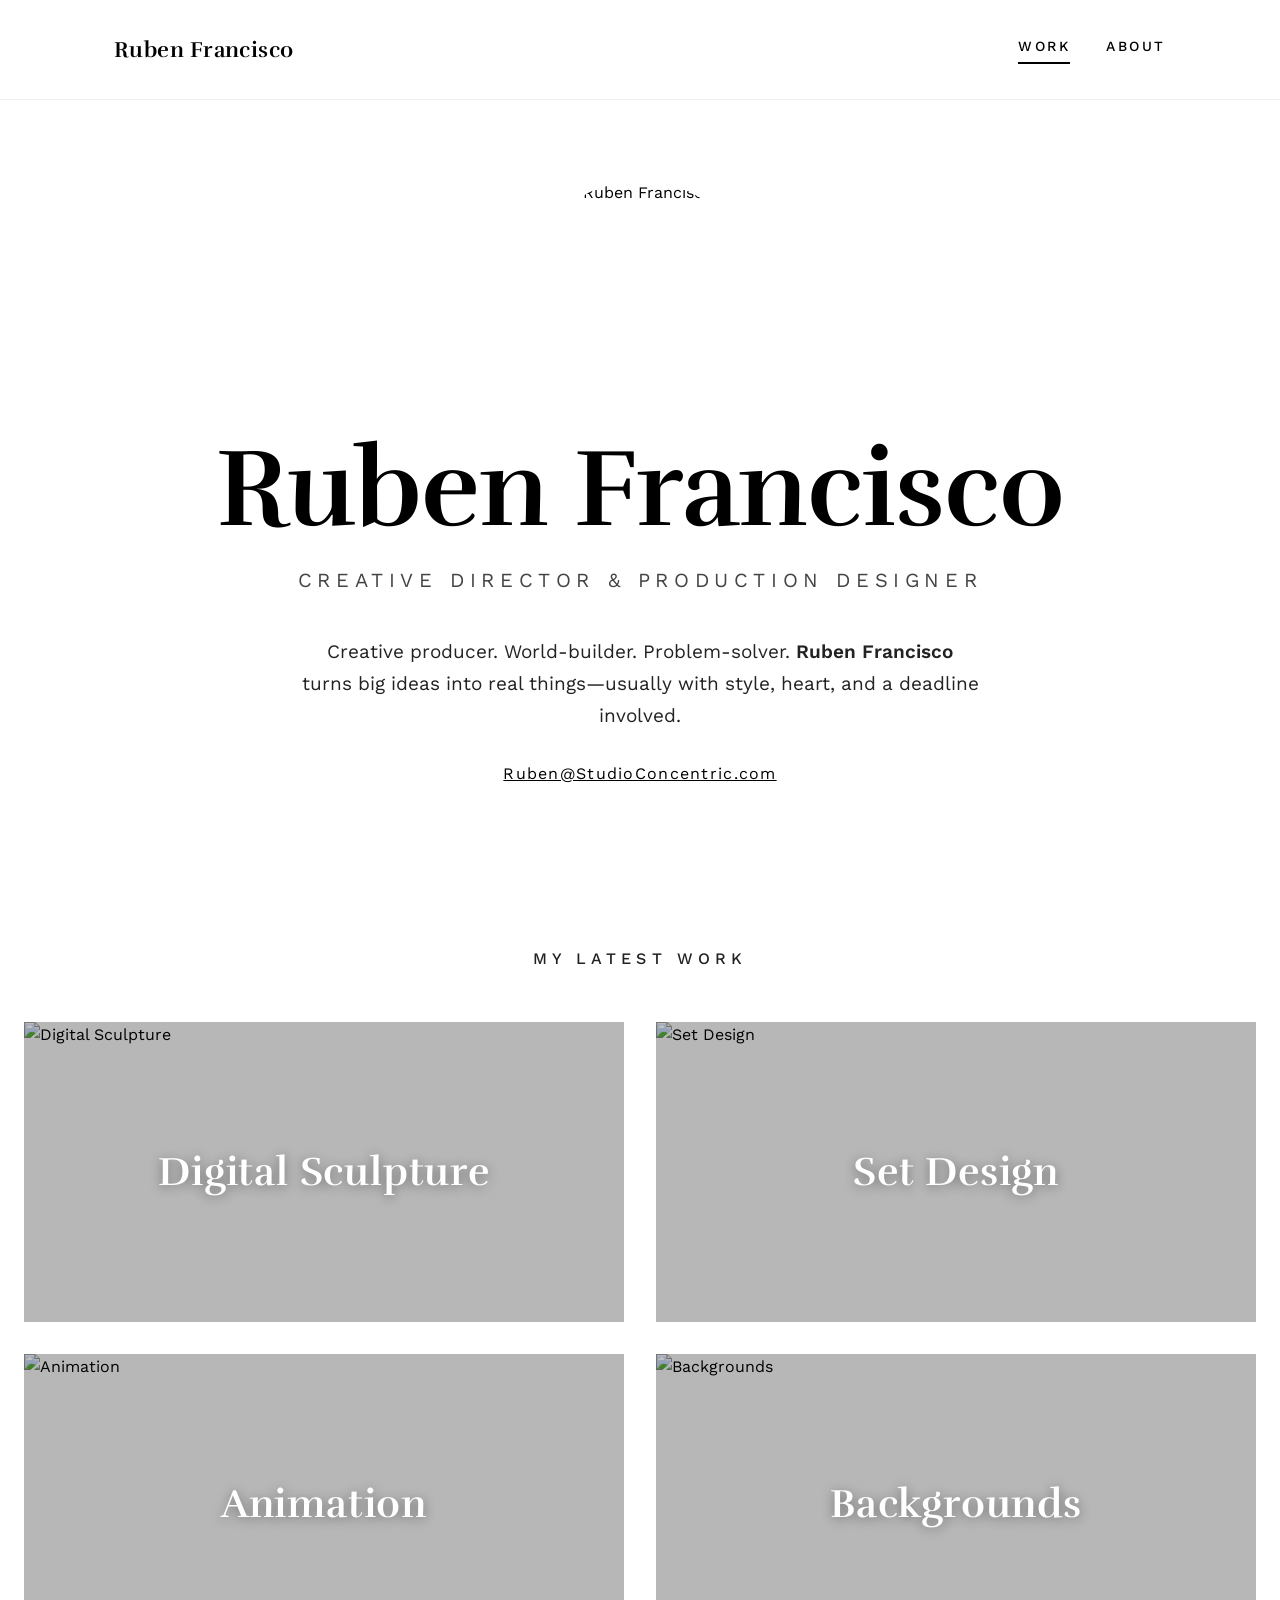
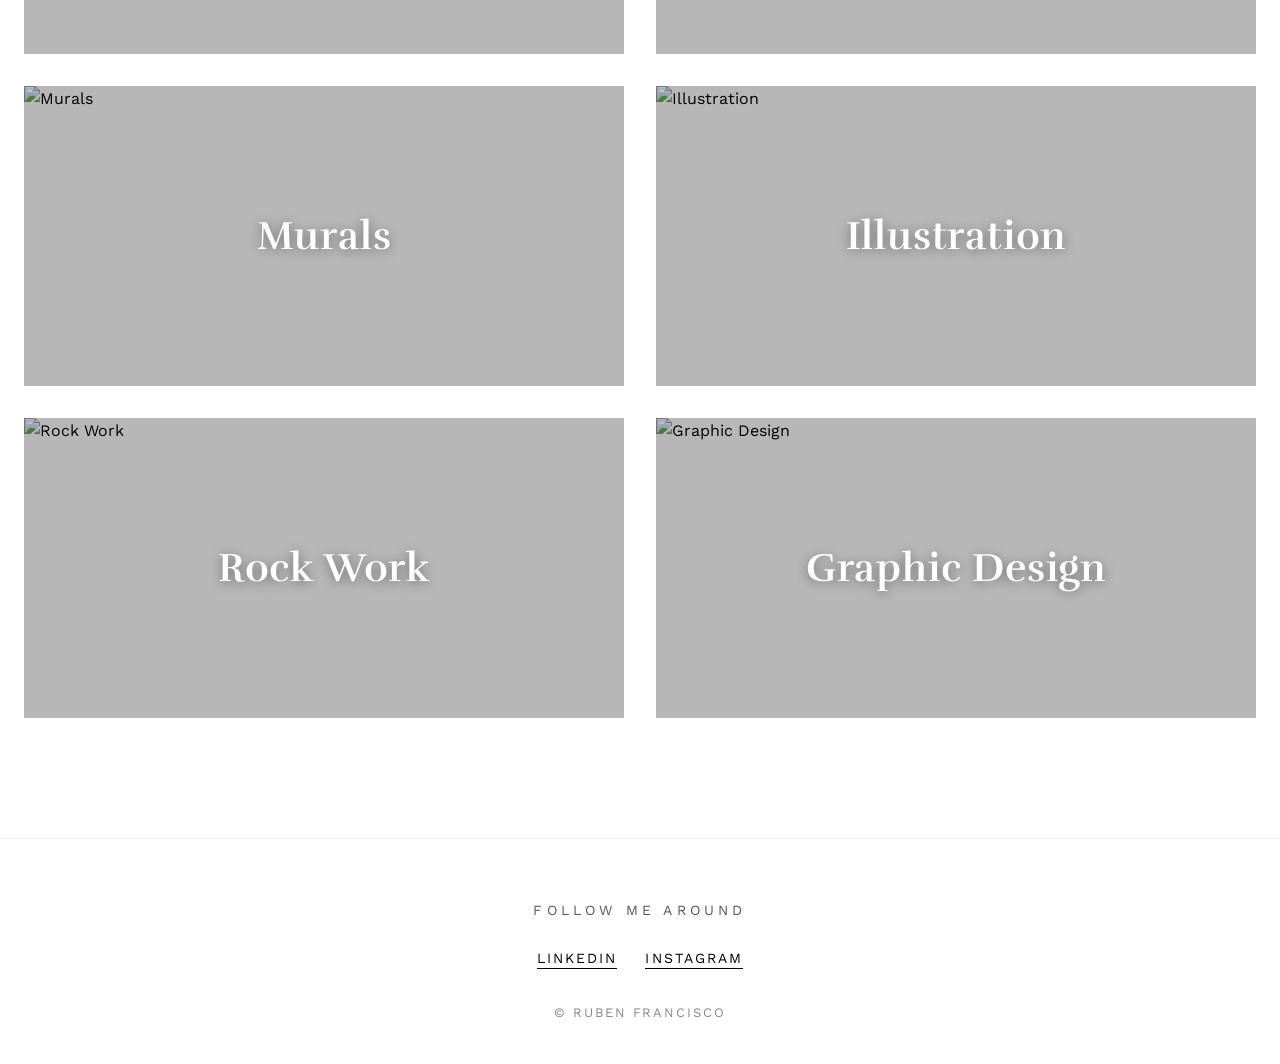
==== index.html @ 0bce70f5 "Initial site: pages, styles, CNAME" ====
<!DOCTYPE html>
<html lang="en">
<head>
  <meta charset="utf-8">
  <meta name="viewport" content="width=device-width, initial-scale=1">
  <title>Ruben Francisco</title>
  <meta name="description" content="Ruben Francisco — Creative Director & Production Designer.">
  <link rel="stylesheet" href="styles.css">
</head>
<body>

<header class="site-header">
  <div class="wrap">
    <a href="index.html" class="brand">Ruben Francisco</a>
    <nav class="nav">
      <a href="index.html" class="active">Work</a>
      <a href="about.html">About</a>
    </nav>
  </div>
</header>

<main>
  <section class="hero">
    <div class="wrap">
      <img class="hero-portrait" src="images/8ef32ae57b94c02d.jpg" alt="Ruben Francisco">
      <h1 class="hero-name">Ruben Francisco</h1>
      <p class="hero-title">Creative Director &amp; Production Designer</p>
      <p class="hero-bio">
        Creative producer. World-builder. Problem-solver.
        <strong>Ruben Francisco</strong> turns big ideas into real things&mdash;usually with style, heart, and a deadline involved.
      </p>
      <a class="hero-contact" href="mailto:Ruben@StudioConcentric.com">Ruben@StudioConcentric.com</a>
    </div>
  </section>

  <section class="wrap-wide">
    <h2 class="section-heading">My Latest Work</h2>
    <div class="work-grid">
      <a class="work-card" href="concept-art.html">
        <img src="images/352e1c49232a2354.png" alt="Digital Sculpture">
        <span class="label">Digital Sculpture</span>
      </a>
      <a class="work-card" href="set-design.html">
        <img src="images/054a0321415cebfa.png" alt="Set Design">
        <span class="label">Set Design</span>
      </a>
      <a class="work-card" href="animation.html">
        <img src="images/bac4b272e82b0256.png" alt="Animation">
        <span class="label">Animation</span>
      </a>
      <a class="work-card" href="advertising.html">
        <img src="images/d7a421bbfb8300c9.png" alt="Backgrounds">
        <span class="label">Backgrounds</span>
      </a>
      <a class="work-card" href="murals.html">
        <img src="images/8a4b67fad74d30a1.jpg" alt="Murals">
        <span class="label">Murals</span>
      </a>
      <a class="work-card" href="illustration.html">
        <img src="images/91a73b902469e878.jpg" alt="Illustration">
        <span class="label">Illustration</span>
      </a>
      <a class="work-card" href="rock-work.html">
        <img src="images/6ae38a718e1df13c.png" alt="Rock Work">
        <span class="label">Rock Work</span>
      </a>
      <a class="work-card" href="graphic-design.html">
        <img src="images/32d40be0b96158e1.jpg" alt="Graphic Design">
        <span class="label">Graphic Design</span>
      </a>
    </div>
  </section>
</main>

<footer class="site-footer">
  <div class="wrap">
    <p class="footer-heading">Follow me around</p>
    <ul class="social">
      <li><a href="https://www.linkedin.com/in/rubenfranciscoart/" target="_blank" rel="noopener">LinkedIn</a></li>
      <li><a href="https://www.instagram.com/pointsinspace/" target="_blank" rel="noopener">Instagram</a></li>
    </ul>
    <p class="copyright">&copy; Ruben Francisco</p>
  </div>
</footer>

</body>
</html>
---- styles.css ----
/* Ruben Francisco — portfolio */
@import url('https://fonts.googleapis.com/css2?family=Work+Sans:wght@300;400;500;600;700&family=Rufina:wght@400;700&display=swap');

* { box-sizing: border-box; margin: 0; padding: 0; }

html { font-size: 10px; -webkit-font-smoothing: antialiased; }

body {
  font-family: 'Work Sans', sans-serif;
  font-size: 1.6rem;
  line-height: 1.6;
  color: #000;
  background: #fff;
}

a { color: inherit; text-decoration: none; }
a:hover { opacity: 0.6; transition: opacity 0.2s; }

img { display: block; max-width: 100%; height: auto; }

/* ---------- layout ---------- */
.wrap { max-width: 1100px; margin: 0 auto; padding: 0 24px; }
.wrap-wide { max-width: 1400px; margin: 0 auto; padding: 0 24px; }

/* ---------- header ---------- */
.site-header {
  padding: 32px 0;
  position: sticky;
  top: 0;
  background: #fff;
  z-index: 100;
  border-bottom: 1px solid #f0f0f0;
}
.site-header .wrap {
  display: flex;
  align-items: center;
  justify-content: space-between;
}
.brand {
  font-family: 'Rufina', serif;
  font-size: 2.2rem;
  font-weight: 700;
  letter-spacing: 0.02em;
}
.nav { display: flex; gap: 36px; }
.nav a {
  font-size: 1.4rem;
  text-transform: uppercase;
  letter-spacing: 0.18em;
  font-weight: 500;
}
.nav a.active { border-bottom: 2px solid #000; padding-bottom: 4px; }

/* ---------- hero ---------- */
.hero {
  padding: 80px 0 60px;
  text-align: center;
}
.hero-name {
  font-family: 'Rufina', serif;
  font-size: clamp(5rem, 10vw, 11rem);
  line-height: 1.05;
  font-weight: 700;
  letter-spacing: -0.01em;
  margin-bottom: 16px;
}
.hero-title {
  font-size: clamp(1.6rem, 2vw, 2rem);
  letter-spacing: 0.28em;
  text-transform: uppercase;
  font-weight: 400;
  margin-bottom: 40px;
  color: #444;
}
.hero-portrait {
  width: 220px;
  height: 220px;
  border-radius: 50%;
  object-fit: cover;
  margin: 0 auto 32px;
}
.hero-bio {
  max-width: 680px;
  margin: 0 auto;
  font-size: 1.9rem;
  line-height: 1.7;
  color: #222;
}
.hero-bio strong { font-weight: 600; }
.hero-contact {
  display: block;
  margin: 28px auto 0;
  font-size: 1.6rem;
  letter-spacing: 0.08em;
  text-decoration: underline;
}

/* ---------- section heading ---------- */
.section-heading {
  font-family: 'Work Sans', sans-serif;
  font-size: 1.6rem;
  text-transform: uppercase;
  letter-spacing: 0.32em;
  text-align: center;
  margin: 100px 0 50px;
  font-weight: 500;
  color: #222;
}

/* ---------- work grid (home) ---------- */
.work-grid {
  display: grid;
  grid-template-columns: repeat(2, 1fr);
  gap: 32px;
}
.work-card {
  position: relative;
  overflow: hidden;
  aspect-ratio: 2 / 1;
  background: #f4f4f4;
}
.work-card img {
  width: 100%;
  height: 100%;
  object-fit: cover;
  transition: transform 0.6s ease;
}
.work-card:hover img { transform: scale(1.04); opacity: 1; }
.work-card .label {
  position: absolute;
  inset: 0;
  display: flex;
  align-items: center;
  justify-content: center;
  background: rgba(0,0,0,0.25);
  color: #fff;
  font-family: 'Rufina', serif;
  font-size: clamp(2.4rem, 3.6vw, 4rem);
  font-weight: 700;
  letter-spacing: 0.02em;
  text-shadow: 0 2px 12px rgba(0,0,0,0.4);
  transition: background 0.3s;
}
.work-card:hover .label { background: rgba(0,0,0,0.45); }

/* ---------- category page ---------- */
.page-title {
  font-family: 'Rufina', serif;
  font-size: clamp(4rem, 8vw, 8.5rem);
  font-weight: 700;
  text-align: center;
  padding: 80px 0 20px;
  letter-spacing: -0.01em;
}
.page-subtitle {
  font-size: 1.6rem;
  letter-spacing: 0.32em;
  text-transform: uppercase;
  text-align: center;
  color: #666;
  margin-bottom: 60px;
}
.gallery {
  display: grid;
  grid-template-columns: 1fr;
  gap: 40px;
  padding: 0 0 80px;
}
.gallery img {
  width: 100%;
  height: auto;
}
.gallery-grid-2 {
  display: grid;
  grid-template-columns: repeat(2, 1fr);
  gap: 32px;
}
.gallery-grid-2 img { width: 100%; height: auto; }

/* ---------- about ---------- */
.about-hero {
  padding: 60px 0 40px;
  display: grid;
  grid-template-columns: 240px 1fr;
  gap: 60px;
  align-items: center;
}
.about-hero img {
  width: 240px;
  height: 240px;
  border-radius: 50%;
  object-fit: cover;
}
.about-name {
  font-family: 'Rufina', serif;
  font-size: clamp(4rem, 6.5vw, 7rem);
  font-weight: 700;
  line-height: 1;
  margin-bottom: 12px;
}
.about-role {
  font-size: 1.6rem;
  letter-spacing: 0.3em;
  text-transform: uppercase;
  color: #555;
}

.about-section { padding: 60px 0; border-top: 1px solid #eee; }
.about-section h2 {
  font-family: 'Rufina', serif;
  font-size: 3.2rem;
  font-weight: 700;
  margin-bottom: 32px;
}
.role-block { margin-bottom: 36px; }
.role-block .role-title {
  font-size: 2rem;
  font-weight: 600;
  margin-bottom: 4px;
}
.role-block .role-meta {
  font-size: 1.4rem;
  color: #777;
  letter-spacing: 0.05em;
  margin-bottom: 10px;
  text-transform: uppercase;
}
.role-block .role-desc {
  font-size: 1.7rem;
  color: #222;
  max-width: 720px;
}

.client-list, .awards-list {
  list-style: none;
  display: grid;
  grid-template-columns: repeat(auto-fit, minmax(220px, 1fr));
  gap: 16px;
  font-size: 1.8rem;
}

.contact-block {
  font-size: 2rem;
  line-height: 1.8;
}
.contact-block a { text-decoration: underline; }

/* ---------- footer ---------- */
.site-footer {
  margin-top: 120px;
  padding: 60px 0 40px;
  border-top: 1px solid #eee;
  text-align: center;
}
.footer-heading {
  font-family: 'Work Sans', sans-serif;
  text-transform: uppercase;
  letter-spacing: 0.3em;
  font-size: 1.4rem;
  margin-bottom: 24px;
  color: #555;
}
.social {
  display: flex;
  justify-content: center;
  gap: 28px;
  margin-bottom: 32px;
  list-style: none;
}
.social a {
  font-size: 1.4rem;
  letter-spacing: 0.15em;
  text-transform: uppercase;
  text-decoration: none;
  border-bottom: 1px solid #000;
  padding-bottom: 2px;
}
.copyright {
  font-size: 1.3rem;
  color: #888;
  letter-spacing: 0.15em;
  text-transform: uppercase;
}

/* ---------- responsive ---------- */
@media (max-width: 720px) {
  .work-grid, .gallery-grid-2 { grid-template-columns: 1fr; gap: 20px; }
  .about-hero { grid-template-columns: 1fr; text-align: center; gap: 24px; }
  .about-hero img { margin: 0 auto; }
  .nav { gap: 20px; }
  .nav a { font-size: 1.2rem; letter-spacing: 0.12em; }
  .site-header { padding: 20px 0; }
  .brand { font-size: 1.8rem; }
  .hero { padding: 40px 0 30px; }
  .section-heading { margin: 60px 0 30px; }
  .gallery { gap: 24px; }
}
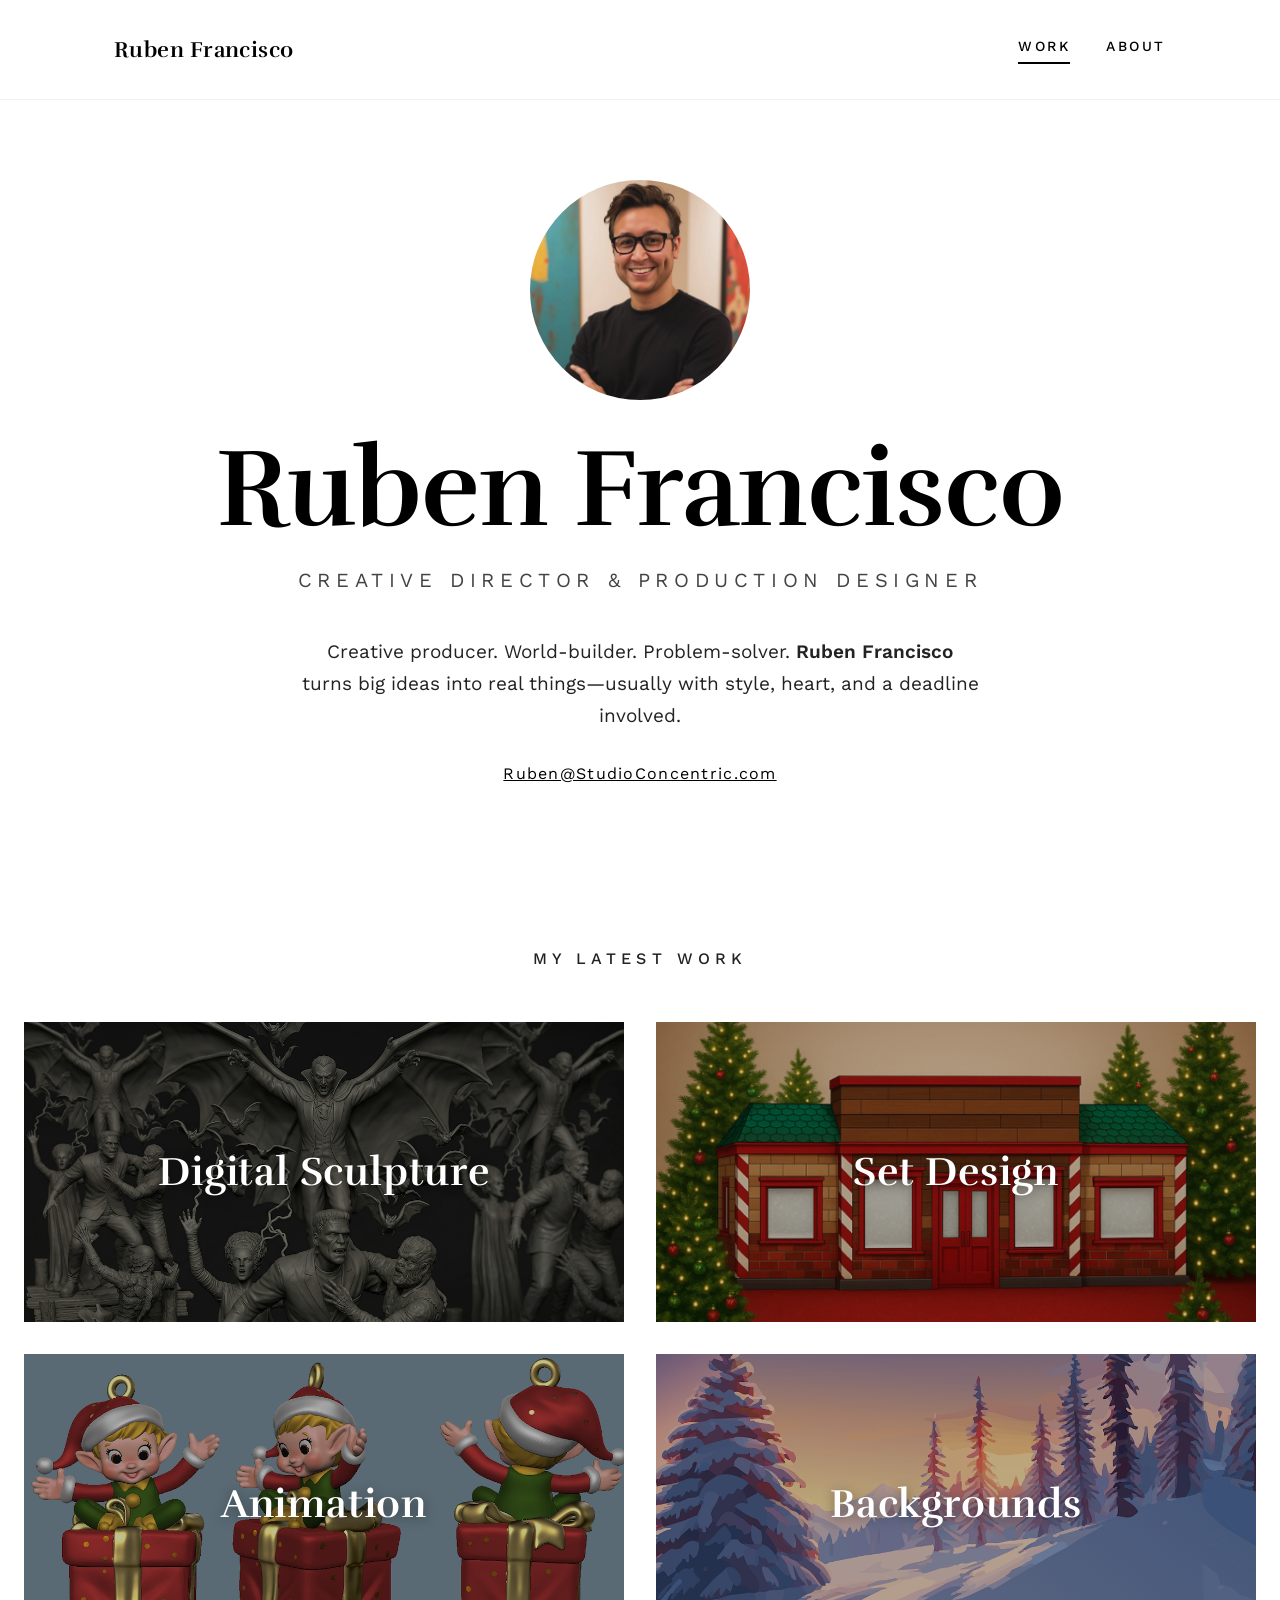
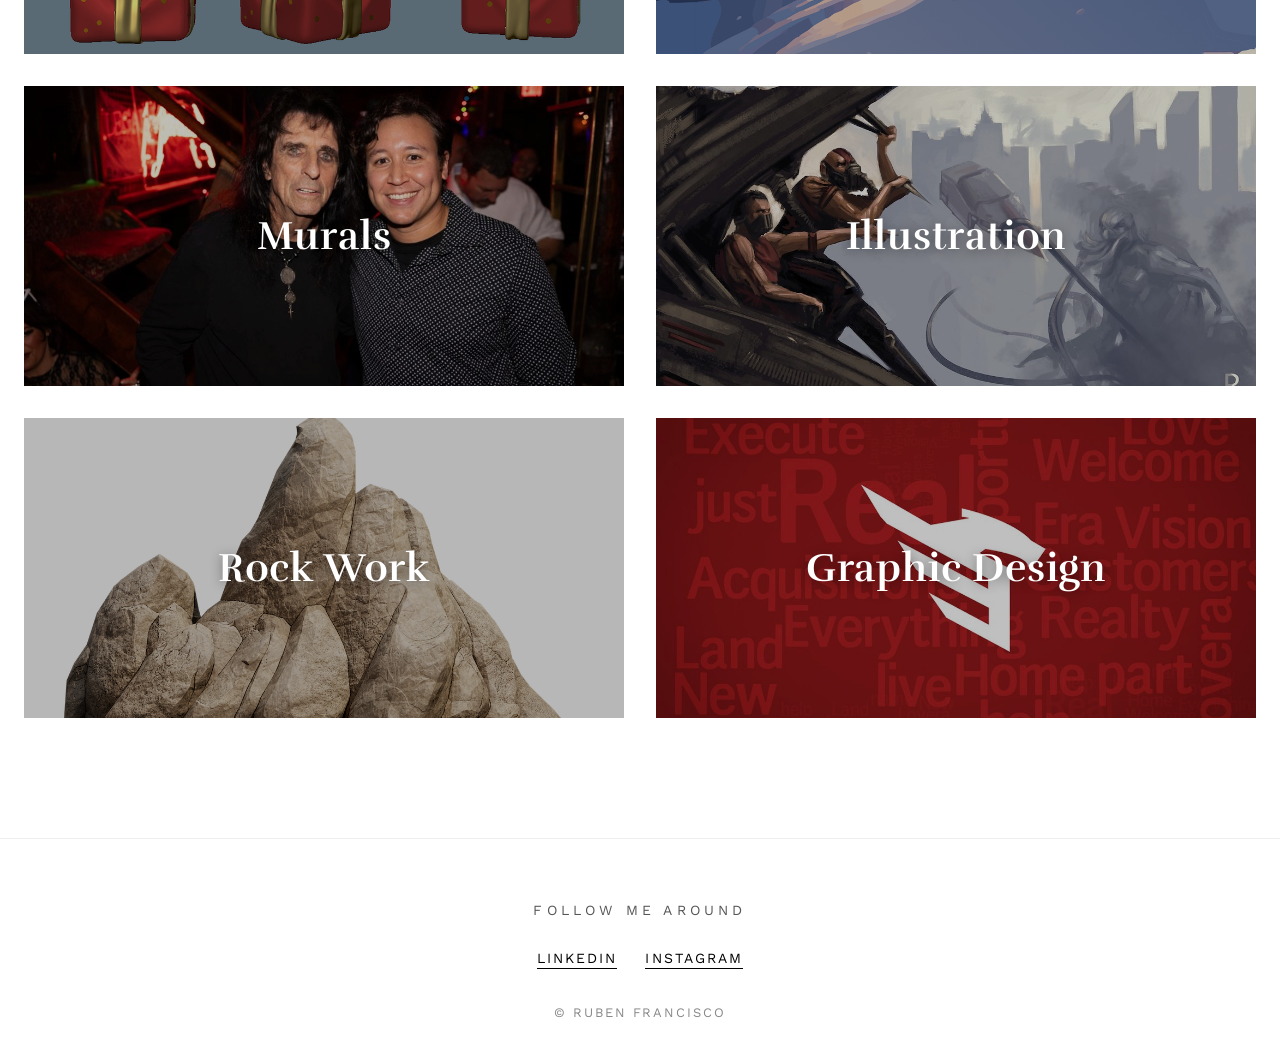
==== commit 6a2dfd4e: "Add Google Analytics 4 and Microsoft Clarity tracking to all pages" ====
--- a/index.html
+++ b/index.html
@@ -6,6 +6,22 @@
   <title>Ruben Francisco</title>
   <meta name="description" content="Ruben Francisco — Creative Director & Production Designer.">
   <link rel="stylesheet" href="styles.css">
+  <!-- Google tag (gtag.js) -->
+  <script async src="https://www.googletagmanager.com/gtag/js?id=G-JJQFDHTEWV"></script>
+  <script>
+    window.dataLayer = window.dataLayer || [];
+    function gtag(){dataLayer.push(arguments);}
+    gtag('js', new Date());
+    gtag('config', 'G-JJQFDHTEWV');
+  </script>
+  <!-- Microsoft Clarity -->
+  <script type="text/javascript">
+    (function(c,l,a,r,i,t,y){
+        c[a]=c[a]||function(){(c[a].q=c[a].q||[]).push(arguments)};
+        t=l.createElement(r);t.async=1;t.src="https://www.clarity.ms/tag/"+i;
+        y=l.getElementsByTagName(r)[0];y.parentNode.insertBefore(t,y);
+    })(window, document, "clarity", "script", "ww5df3jku0");
+  </script>
 </head>
 <body>
 
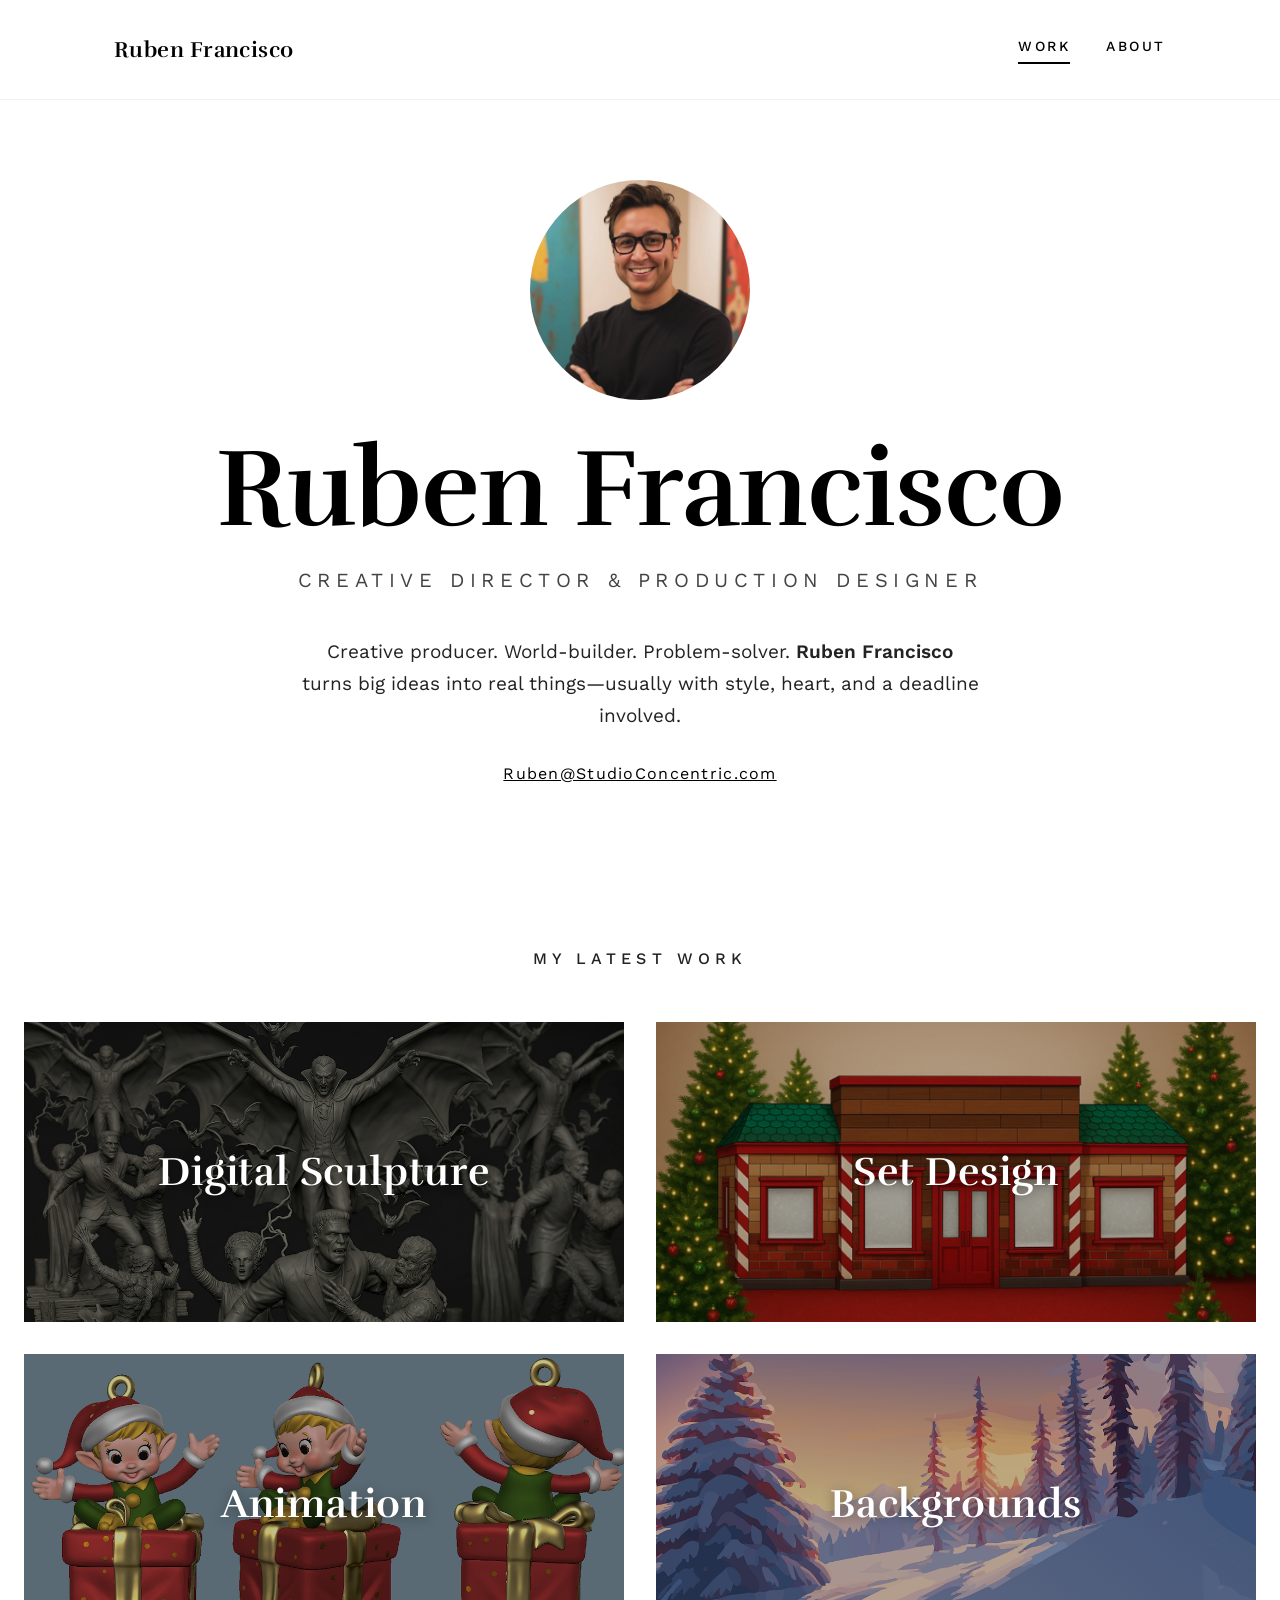
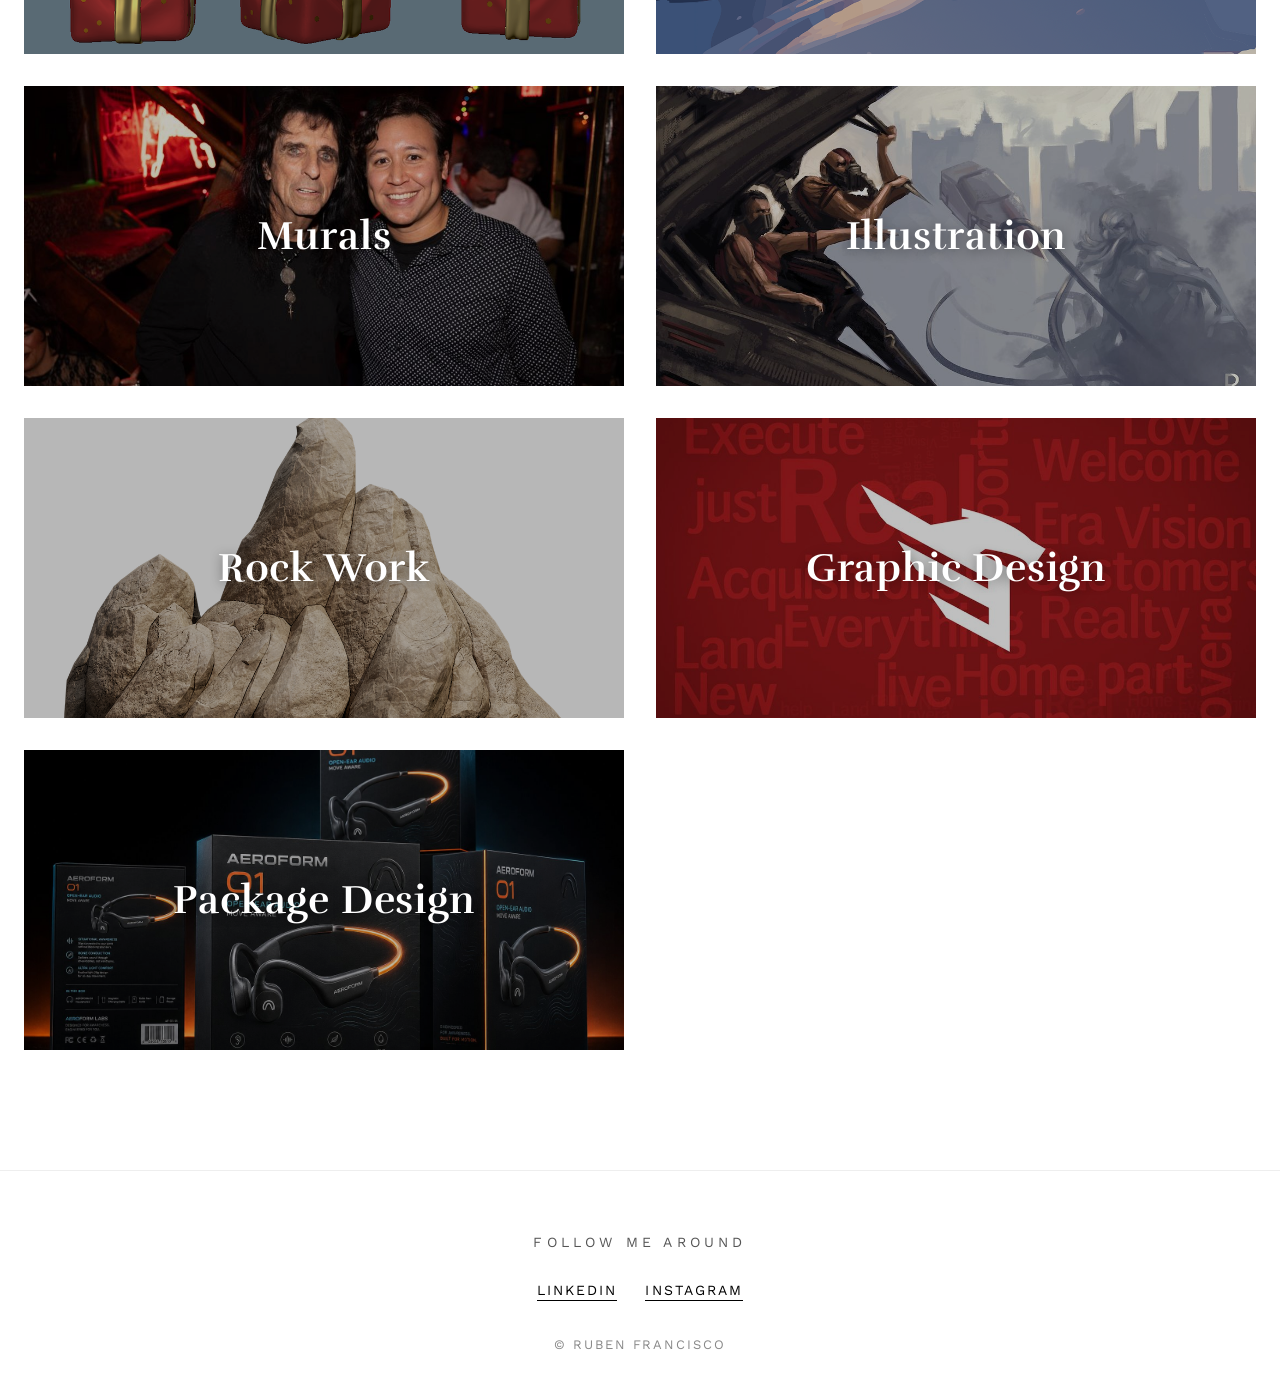
==== commit cb4e2203: "Add files via upload" ====
--- a/index.html
+++ b/index.html
@@ -3,8 +3,11 @@
 <head>
   <meta charset="utf-8">
   <meta name="viewport" content="width=device-width, initial-scale=1">
-  <title>Ruben Francisco</title>
-  <meta name="description" content="Ruben Francisco — Creative Director & Production Designer.">
+  <title>Ruben Francisco — Creative Director & Production Designer</title>
+  <meta name="description" content="Portfolio of Ruben Francisco — creative direction, production design, set design, concept art, animation, and illustration. 15+ years of story-driven work for Universal Studios, Apple, EA, Disney, Microsoft, and Intel.">
+  <meta name="keywords" content="Ruben Francisco, Studio Concentric, creative director, production designer, set design, concept art, animation, illustration, themed environments, art direction">
+  <meta name="author" content="Ruben Francisco">
+  <link rel="canonical" href="https://www.rubenf.com/">
   <link rel="stylesheet" href="styles.css">
   <!-- Google tag (gtag.js) -->
   <script async src="https://www.googletagmanager.com/gtag/js?id=G-JJQFDHTEWV"></script>
@@ -22,6 +25,17 @@
         y=l.getElementsByTagName(r)[0];y.parentNode.insertBefore(t,y);
     })(window, document, "clarity", "script", "ww5df3jku0");
   </script>
+  <meta property="og:type" content="website">
+  <meta property="og:url" content="https://www.rubenf.com/">
+  <meta property="og:title" content="Ruben Francisco — Creative Director & Production Designer">
+  <meta property="og:description" content="Portfolio of themed environments, set design, digital sculpture, animation, and illustration. 15+ years of story-driven creative work for Universal Studios, Apple, EA, Disney, Microsoft, and Intel.">
+  <meta property="og:image" content="https://www.rubenf.com/images/8ef32ae57b94c02d.jpg">
+  <meta property="og:image:width" content="1920">
+  <meta property="og:image:height" content="1047">
+  <meta name="twitter:card" content="summary_large_image">
+  <meta name="twitter:title" content="Ruben Francisco — Creative Director & Production Designer">
+  <meta name="twitter:description" content="Portfolio of themed environments, set design, digital sculpture, animation, and illustration. 15+ years of story-driven creative work for Universal Studios, Apple, EA, Disney, Microsoft, and Intel.">
+  <meta name="twitter:image" content="https://www.rubenf.com/images/8ef32ae57b94c02d.jpg">
 </head>
 <body>
 
@@ -84,6 +98,10 @@
         <img src="images/32d40be0b96158e1.jpg" alt="Graphic Design">
         <span class="label">Graphic Design</span>
       </a>
+      <a class="work-card" href="package-design.html">
+        <img src="images/62f077490b8e3636.jpg" alt="Package Design">
+        <span class="label">Package Design</span>
+      </a>
     </div>
   </section>
 </main>
--- a/styles.css
+++ b/styles.css
@@ -176,6 +176,83 @@
   gap: 32px;
 }
 .gallery-grid-2 img { width: 100%; height: auto; }
+
+/* ---------- project intro (package design tab) ---------- */
+.page-intro {
+  max-width: 720px;
+  margin: 0 auto 90px;
+  text-align: center;
+  font-size: 1.8rem;
+  color: #333;
+  line-height: 1.8;
+}
+
+/* ---------- project section (sub-projects within one page) ---------- */
+.project-section {
+  padding: 80px 0;
+  border-top: 1px solid #eee;
+}
+.project-section:first-of-type { border-top: none; padding-top: 0; }
+
+.project-kicker {
+  font-size: 1.4rem;
+  letter-spacing: 0.32em;
+  text-transform: uppercase;
+  color: #999;
+  margin-bottom: 12px;
+}
+.project-title {
+  font-family: 'Rufina', serif;
+  font-size: clamp(3.2rem, 5vw, 5.4rem);
+  font-weight: 700;
+  letter-spacing: -0.01em;
+  margin-bottom: 8px;
+}
+.project-tagline {
+  font-size: 1.6rem;
+  letter-spacing: 0.06em;
+  color: #666;
+  margin-bottom: 28px;
+}
+.project-meta {
+  font-size: 1.3rem;
+  letter-spacing: 0.15em;
+  text-transform: uppercase;
+  color: #999;
+  margin-bottom: 28px;
+}
+.project-intro {
+  max-width: 760px;
+  font-size: 1.75rem;
+  line-height: 1.8;
+  color: #222;
+  margin-bottom: 48px;
+}
+.project-gallery {
+  display: grid;
+  grid-template-columns: 1fr;
+  gap: 56px;
+}
+.project-gallery figure { margin: 0; }
+.project-gallery img { width: 100%; height: auto; }
+.project-gallery figcaption {
+  max-width: 720px;
+  margin: 18px auto 0;
+  font-size: 1.5rem;
+  line-height: 1.65;
+  color: #666;
+  text-align: center;
+}
+.project-gallery figcaption strong {
+  display: block;
+  font-family: 'Work Sans', sans-serif;
+  font-weight: 600;
+  letter-spacing: 0.05em;
+  text-transform: uppercase;
+  font-size: 1.2rem;
+  color: #333;
+  margin-bottom: 6px;
+}
 
 /* ---------- about ---------- */
 .about-hero {
@@ -294,4 +371,6 @@
   .hero { padding: 40px 0 30px; }
   .section-heading { margin: 60px 0 30px; }
   .gallery { gap: 24px; }
-}
+  .project-section { padding: 50px 0; }
+  .project-gallery { gap: 36px; }
+}
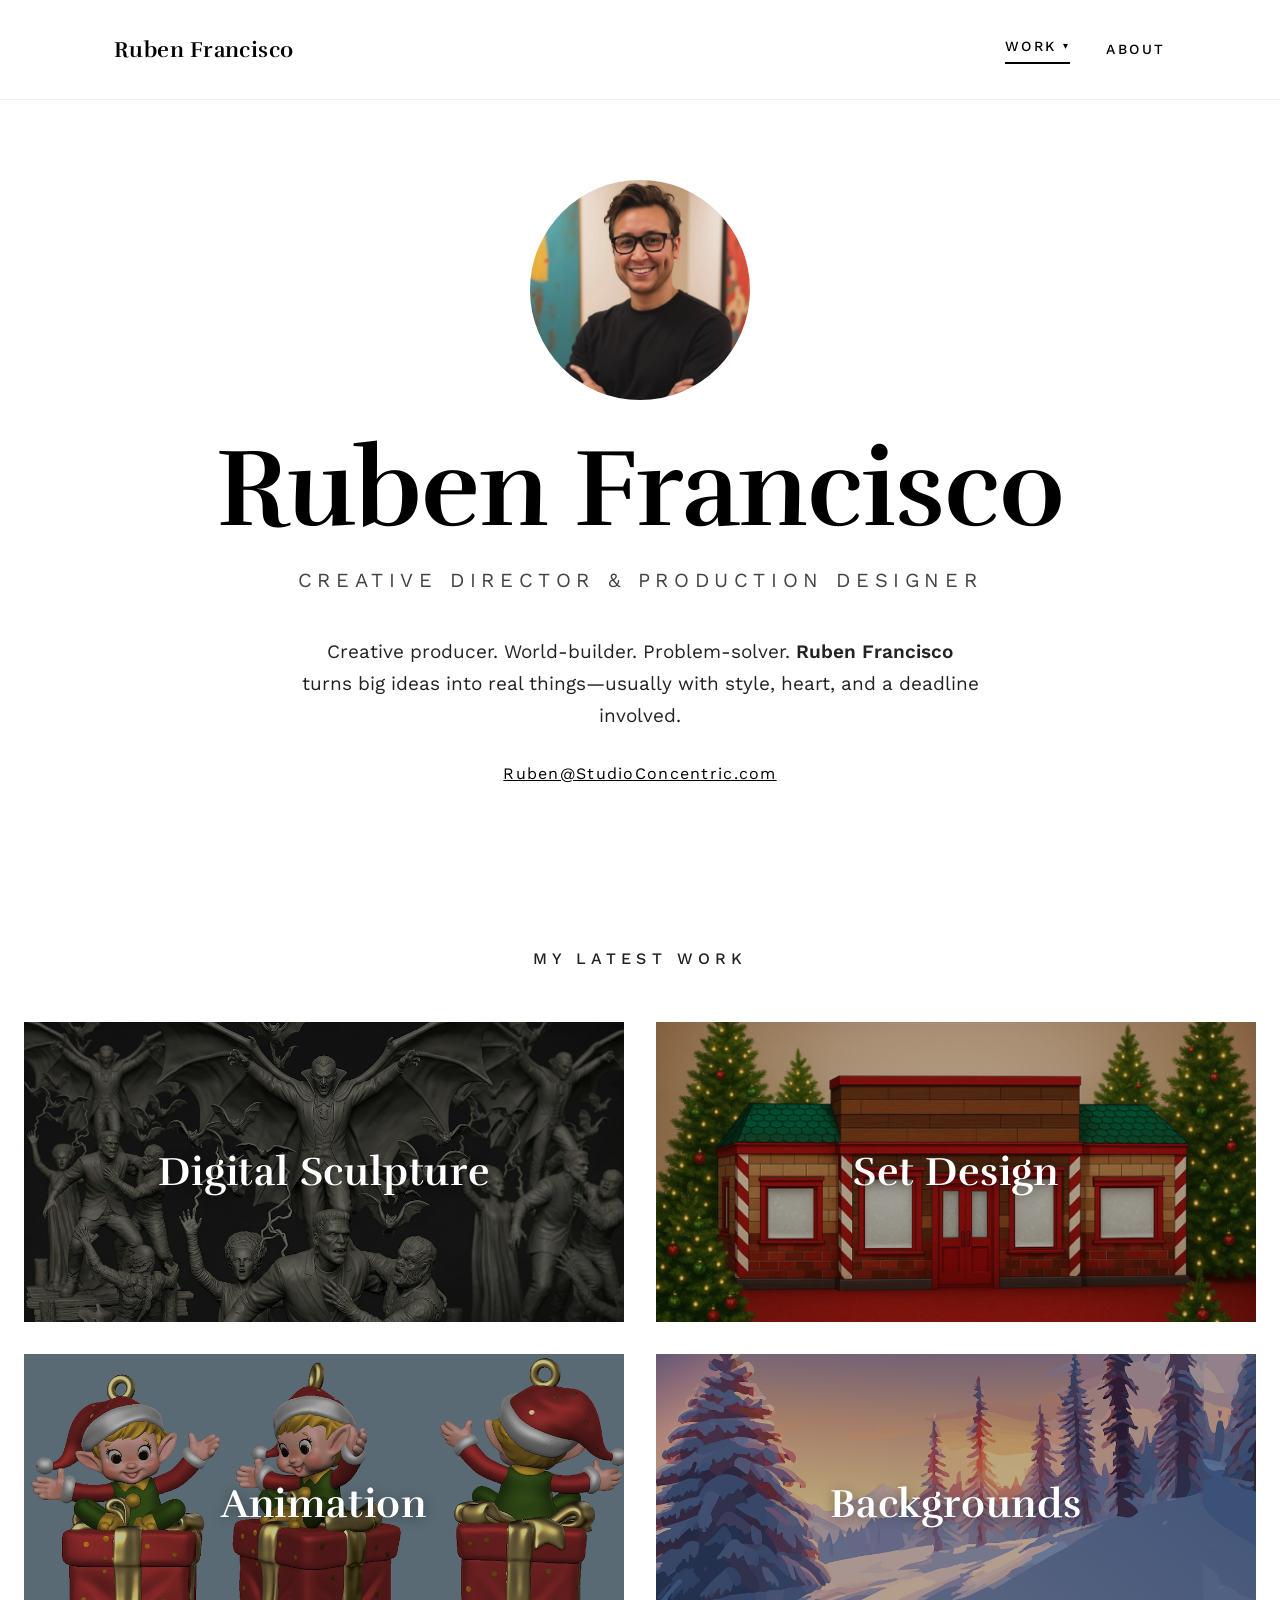
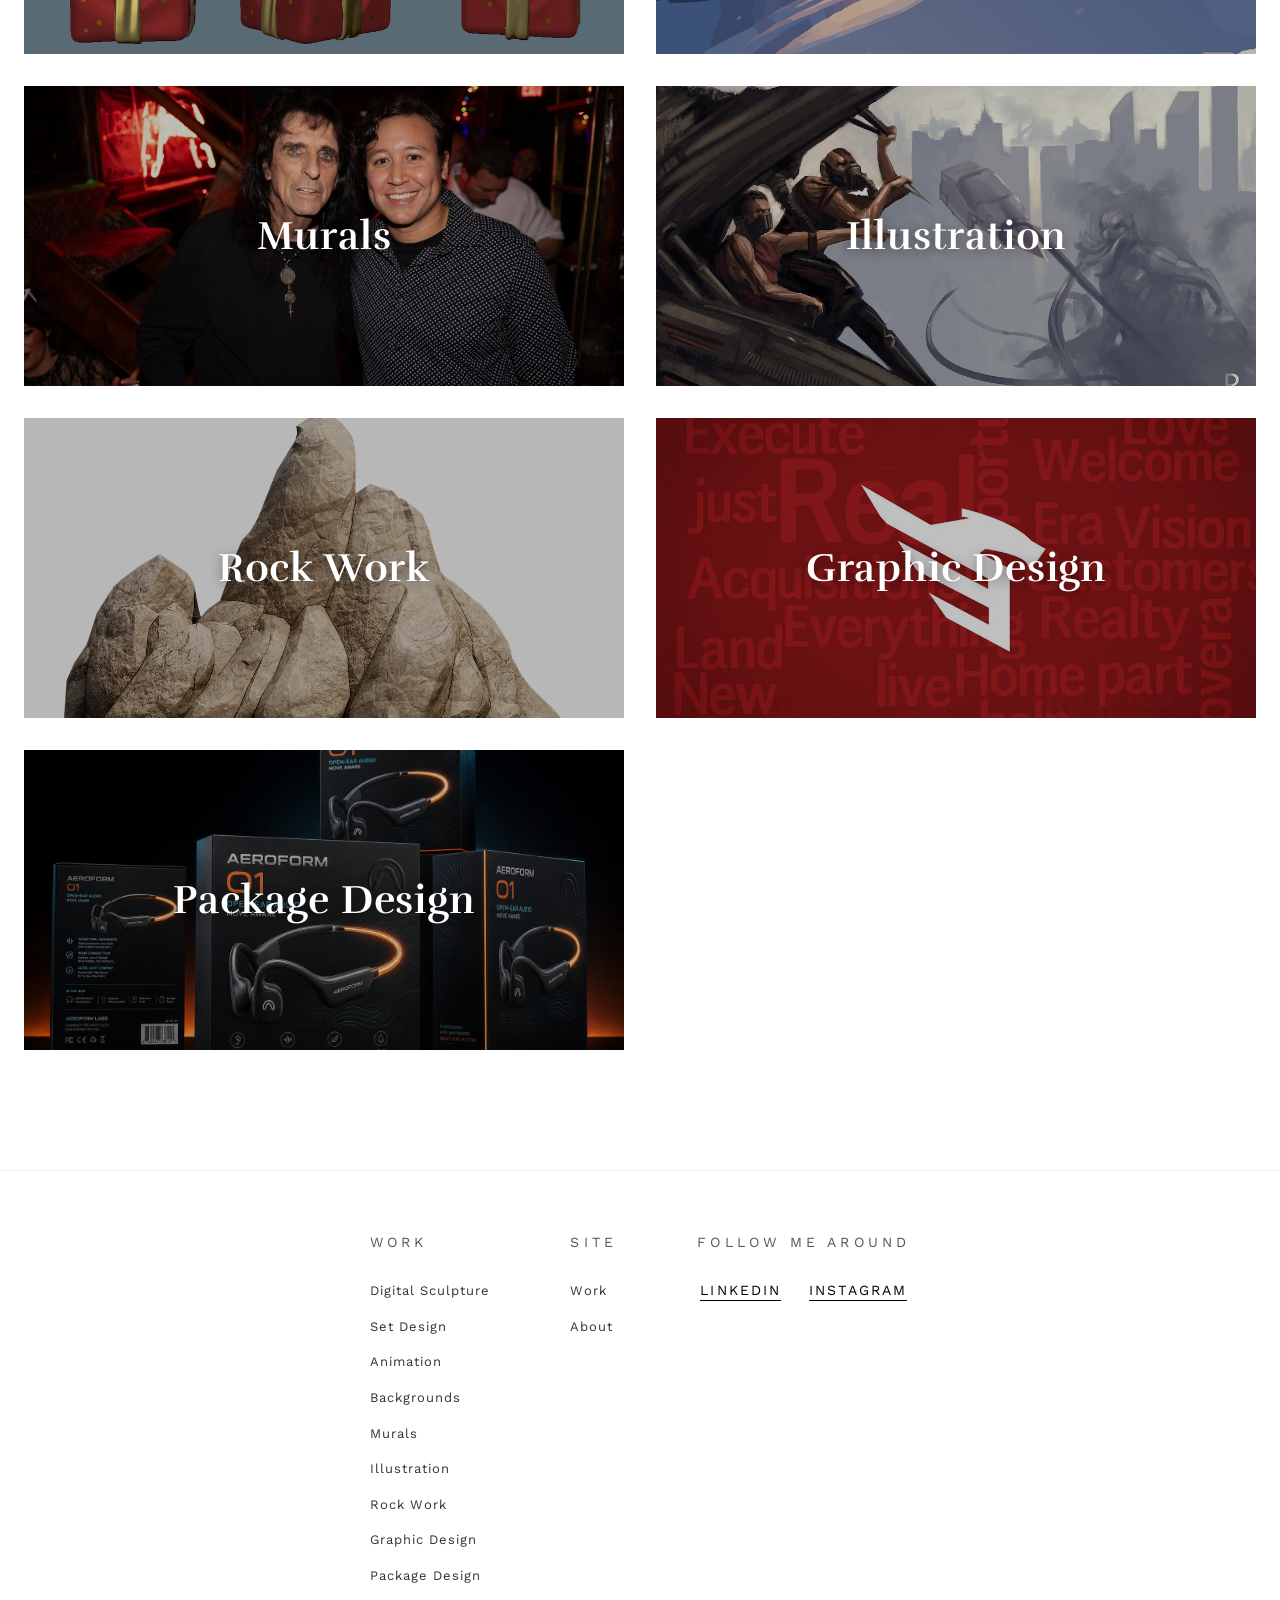
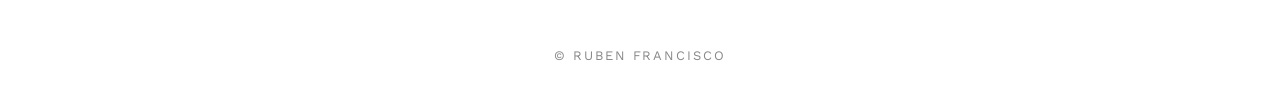
==== commit 16f816ed: "SEO: sitewide Work nav, breadcrumbs, structured data, favicon" ====
--- a/index.html
+++ b/index.html
@@ -9,6 +9,11 @@
   <meta name="author" content="Ruben Francisco">
   <link rel="canonical" href="https://www.rubenf.com/">
   <link rel="stylesheet" href="styles.css">
+  <link rel="icon" href="/favicon.ico" sizes="any">
+  <link rel="icon" href="/favicon-32x32.png" type="image/png" sizes="32x32">
+  <link rel="icon" href="/favicon-16x16.png" type="image/png" sizes="16x16">
+  <link rel="apple-touch-icon" href="/apple-touch-icon.png">
+  <link rel="manifest" href="/site.webmanifest">
   <!-- Google tag (gtag.js) -->
   <script async src="https://www.googletagmanager.com/gtag/js?id=G-JJQFDHTEWV"></script>
   <script>
@@ -36,6 +41,59 @@
   <meta name="twitter:title" content="Ruben Francisco — Creative Director & Production Designer">
   <meta name="twitter:description" content="Portfolio of themed environments, set design, digital sculpture, animation, and illustration. 15+ years of story-driven creative work for Universal Studios, Apple, EA, Disney, Microsoft, and Intel.">
   <meta name="twitter:image" content="https://www.rubenf.com/images/8ef32ae57b94c02d.jpg">
+  <script type="application/ld+json">
+  {
+    "@context": "https://schema.org",
+    "@type": "WebSite",
+    "url": "https://www.rubenf.com/",
+    "name": "Ruben Francisco — Portfolio",
+    "description": "Portfolio of Ruben Francisco — Creative Director, Production Designer, and Illustrator.",
+    "author": {
+      "@type": "Person",
+      "name": "Ruben Francisco"
+    }
+  }
+  </script>
+  <script type="application/ld+json">
+  {
+    "@context": "https://schema.org",
+    "@type": "Person",
+    "name": "Ruben Francisco",
+    "url": "https://www.rubenf.com/",
+    "image": "https://www.rubenf.com/images/8ef32ae57b94c02d.jpg",
+    "jobTitle": "Creative Director & Production Designer",
+    "description": "Founder of Studio Concentric. Creative direction, production design, brand storytelling, and experiential campaigns across digital and physical media.",
+    "email": "mailto:Ruben@StudioConcentric.com",
+    "sameAs": [
+      "https://www.linkedin.com/in/rubenfranciscoart/",
+      "https://www.instagram.com/pointsinspace/"
+    ],
+    "worksFor": {
+      "@type": "Organization",
+      "name": "Studio Concentric",
+      "url": "https://www.rubenf.com/"
+    }
+  }
+  </script>
+  <script type="application/ld+json">
+  {
+    "@context": "https://schema.org",
+    "@type": "ItemList",
+    "name": "Ruben Francisco — Portfolio Categories",
+    "itemListElement": [
+      {"@type": "ListItem", "position": 1, "name": "Digital Sculpture", "url": "https://www.rubenf.com/concept-art.html"},
+      {"@type": "ListItem", "position": 2, "name": "Set Design", "url": "https://www.rubenf.com/set-design.html"},
+      {"@type": "ListItem", "position": 3, "name": "Animation", "url": "https://www.rubenf.com/animation.html"},
+      {"@type": "ListItem", "position": 4, "name": "Backgrounds", "url": "https://www.rubenf.com/advertising.html"},
+      {"@type": "ListItem", "position": 5, "name": "Murals", "url": "https://www.rubenf.com/murals.html"},
+      {"@type": "ListItem", "position": 6, "name": "Illustration", "url": "https://www.rubenf.com/illustration.html"},
+      {"@type": "ListItem", "position": 7, "name": "Rock Work", "url": "https://www.rubenf.com/rock-work.html"},
+      {"@type": "ListItem", "position": 8, "name": "Graphic Design", "url": "https://www.rubenf.com/graphic-design.html"},
+      {"@type": "ListItem", "position": 9, "name": "Package Design", "url": "https://www.rubenf.com/package-design.html"},
+      {"@type": "ListItem", "position": 10, "name": "About", "url": "https://www.rubenf.com/about.html"}
+    ]
+  }
+  </script>
 </head>
 <body>
 
@@ -43,7 +101,20 @@
   <div class="wrap">
     <a href="index.html" class="brand">Ruben Francisco</a>
     <nav class="nav">
-      <a href="index.html" class="active">Work</a>
+      <details class="nav-dropdown active">
+        <summary>Work</summary>
+        <ul class="nav-dropdown-panel">
+          <li><a href="concept-art.html">Digital Sculpture</a></li>
+          <li><a href="set-design.html">Set Design</a></li>
+          <li><a href="animation.html">Animation</a></li>
+          <li><a href="advertising.html">Backgrounds</a></li>
+          <li><a href="murals.html">Murals</a></li>
+          <li><a href="illustration.html">Illustration</a></li>
+          <li><a href="rock-work.html">Rock Work</a></li>
+          <li><a href="graphic-design.html">Graphic Design</a></li>
+          <li><a href="package-design.html">Package Design</a></li>
+        </ul>
+      </details>
       <a href="about.html">About</a>
     </nav>
   </div>
@@ -108,11 +179,36 @@
 
 <footer class="site-footer">
   <div class="wrap">
-    <p class="footer-heading">Follow me around</p>
-    <ul class="social">
-      <li><a href="https://www.linkedin.com/in/rubenfranciscoart/" target="_blank" rel="noopener">LinkedIn</a></li>
-      <li><a href="https://www.instagram.com/pointsinspace/" target="_blank" rel="noopener">Instagram</a></li>
-    </ul>
+    <div class="footer-nav">
+      <div class="footer-col">
+        <p class="footer-heading">Work</p>
+        <ul class="footer-list">
+          <li><a href="concept-art.html">Digital Sculpture</a></li>
+          <li><a href="set-design.html">Set Design</a></li>
+          <li><a href="animation.html">Animation</a></li>
+          <li><a href="advertising.html">Backgrounds</a></li>
+          <li><a href="murals.html">Murals</a></li>
+          <li><a href="illustration.html">Illustration</a></li>
+          <li><a href="rock-work.html">Rock Work</a></li>
+          <li><a href="graphic-design.html">Graphic Design</a></li>
+          <li><a href="package-design.html">Package Design</a></li>
+        </ul>
+      </div>
+      <div class="footer-col">
+        <p class="footer-heading">Site</p>
+        <ul class="footer-list">
+          <li><a href="index.html">Work</a></li>
+          <li><a href="about.html">About</a></li>
+        </ul>
+      </div>
+      <div class="footer-col">
+        <p class="footer-heading">Follow me around</p>
+        <ul class="social">
+          <li><a href="https://www.linkedin.com/in/rubenfranciscoart/" target="_blank" rel="noopener">LinkedIn</a></li>
+          <li><a href="https://www.instagram.com/pointsinspace/" target="_blank" rel="noopener">Instagram</a></li>
+        </ul>
+      </div>
+    </div>
     <p class="copyright">&copy; Ruben Francisco</p>
   </div>
 </footer>
--- a/styles.css
+++ b/styles.css
@@ -42,7 +42,7 @@
   font-weight: 700;
   letter-spacing: 0.02em;
 }
-.nav { display: flex; gap: 36px; }
+.nav { display: flex; gap: 36px; align-items: center; }
 .nav a {
   font-size: 1.4rem;
   text-transform: uppercase;
@@ -50,6 +50,68 @@
   font-weight: 500;
 }
 .nav a.active { border-bottom: 2px solid #000; padding-bottom: 4px; }
+
+/* ---------- nav dropdown (Work) ---------- */
+.nav-dropdown { position: relative; }
+.nav-dropdown > summary {
+  list-style: none;
+  cursor: pointer;
+  display: flex;
+  align-items: center;
+  gap: 6px;
+  font-size: 1.4rem;
+  text-transform: uppercase;
+  letter-spacing: 0.18em;
+  font-weight: 500;
+}
+.nav-dropdown > summary::-webkit-details-marker { display: none; }
+.nav-dropdown > summary::after {
+  content: '\25BE';
+  font-size: 1rem;
+  position: relative;
+  top: -1px;
+}
+.nav-dropdown[open] > summary::after { content: '\25B4'; }
+.nav-dropdown.active > summary { border-bottom: 2px solid #000; padding-bottom: 4px; }
+.nav-dropdown-panel {
+  position: absolute;
+  top: calc(100% + 18px);
+  left: 50%;
+  transform: translateX(-50%);
+  background: #fff;
+  border: 1px solid #eee;
+  box-shadow: 0 16px 32px rgba(0, 0, 0, 0.08);
+  padding: 10px 0;
+  min-width: 230px;
+  max-width: calc(100vw - 32px);
+  display: flex;
+  flex-direction: column;
+  z-index: 200;
+  list-style: none;
+}
+.nav-dropdown-panel a {
+  display: block;
+  padding: 10px 22px;
+  font-size: 1.3rem;
+  text-transform: uppercase;
+  letter-spacing: 0.1em;
+  font-weight: 500;
+  white-space: nowrap;
+}
+.nav-dropdown-panel a:hover { background: #f7f7f7; opacity: 1; }
+.nav-dropdown-panel a.active { font-weight: 700; }
+
+/* ---------- breadcrumb ---------- */
+.breadcrumb {
+  padding-top: 28px;
+  font-size: 1.2rem;
+  letter-spacing: 0.1em;
+  text-transform: uppercase;
+  color: #999;
+}
+.breadcrumb a { color: #666; text-decoration: underline; }
+.breadcrumb .sep { margin: 0 8px; }
+.breadcrumb .current { color: #999; }
 
 /* ---------- hero ---------- */
 .hero {
@@ -187,10 +249,69 @@
   line-height: 1.8;
 }
 
-/* ---------- project section (sub-projects within one page) ---------- */
+/* ---------- project hero grid (package design index) ---------- */
+.project-hero-grid {
+  display: grid;
+  grid-template-columns: repeat(3, 1fr);
+  gap: 56px;
+  padding-bottom: 100px;
+}
+.project-hero-card {
+  display: block;
+  text-align: center;
+}
+.project-hero-card img {
+  width: 100%;
+  aspect-ratio: 3 / 2;
+  object-fit: cover;
+  margin-bottom: 24px;
+  transition: opacity 0.3s;
+}
+.project-hero-card:hover img { opacity: 0.8; }
+.project-hero-kicker {
+  font-size: 1.4rem;
+  letter-spacing: 0.32em;
+  text-transform: uppercase;
+  color: #999;
+  margin-bottom: 10px;
+}
+.project-hero-title {
+  font-family: 'Rufina', serif;
+  font-size: clamp(2.4rem, 3vw, 3.2rem);
+  font-weight: 700;
+  letter-spacing: -0.01em;
+  margin-bottom: 6px;
+}
+.project-hero-tagline {
+  font-size: 1.4rem;
+  letter-spacing: 0.06em;
+  color: #666;
+  margin-bottom: 16px;
+}
+.project-hero-caption {
+  max-width: 340px;
+  margin: 0 auto;
+  font-size: 1.5rem;
+  line-height: 1.65;
+  color: #555;
+}
+
+/* ---------- project section (individual sub-project pages) ---------- */
+.project-back {
+  text-align: center;
+  margin-bottom: 40px;
+}
+.project-back a {
+  font-size: 1.3rem;
+  letter-spacing: 0.12em;
+  text-transform: uppercase;
+  border-bottom: 1px solid #000;
+  padding-bottom: 2px;
+}
 .project-section {
   padding: 80px 0;
   border-top: 1px solid #eee;
+  text-align: center;
 }
 .project-section:first-of-type { border-top: none; padding-top: 0; }
 
@@ -223,10 +344,10 @@
 }
 .project-intro {
   max-width: 760px;
+  margin: 0 auto 48px;
   font-size: 1.75rem;
   line-height: 1.8;
   color: #222;
-  margin-bottom: 48px;
 }
 .project-gallery {
   display: grid;
@@ -337,6 +458,23 @@
   margin-bottom: 24px;
   color: #555;
 }
+
+/* ---------- footer sitemap columns ---------- */
+.footer-nav {
+  display: flex;
+  justify-content: center;
+  gap: 80px;
+  text-align: left;
+  margin-bottom: 48px;
+}
+.footer-col .footer-heading { text-align: left; }
+.footer-list { list-style: none; }
+.footer-list li { margin-bottom: 10px; }
+.footer-list a {
+  font-size: 1.3rem;
+  letter-spacing: 0.08em;
+  color: #333;
+}
 .social {
   display: flex;
   justify-content: center;
@@ -365,12 +503,14 @@
   .about-hero { grid-template-columns: 1fr; text-align: center; gap: 24px; }
   .about-hero img { margin: 0 auto; }
   .nav { gap: 20px; }
-  .nav a { font-size: 1.2rem; letter-spacing: 0.12em; }
+  .nav a, .nav-dropdown > summary { font-size: 1.2rem; letter-spacing: 0.12em; }
   .site-header { padding: 20px 0; }
+  .footer-nav { gap: 40px; flex-wrap: wrap; justify-content: flex-start; padding: 0 8px; }
   .brand { font-size: 1.8rem; }
   .hero { padding: 40px 0 30px; }
   .section-heading { margin: 60px 0 30px; }
   .gallery { gap: 24px; }
   .project-section { padding: 50px 0; }
   .project-gallery { gap: 36px; }
-}
+  .project-hero-grid { grid-template-columns: 1fr; gap: 48px; padding-bottom: 60px; }
+}
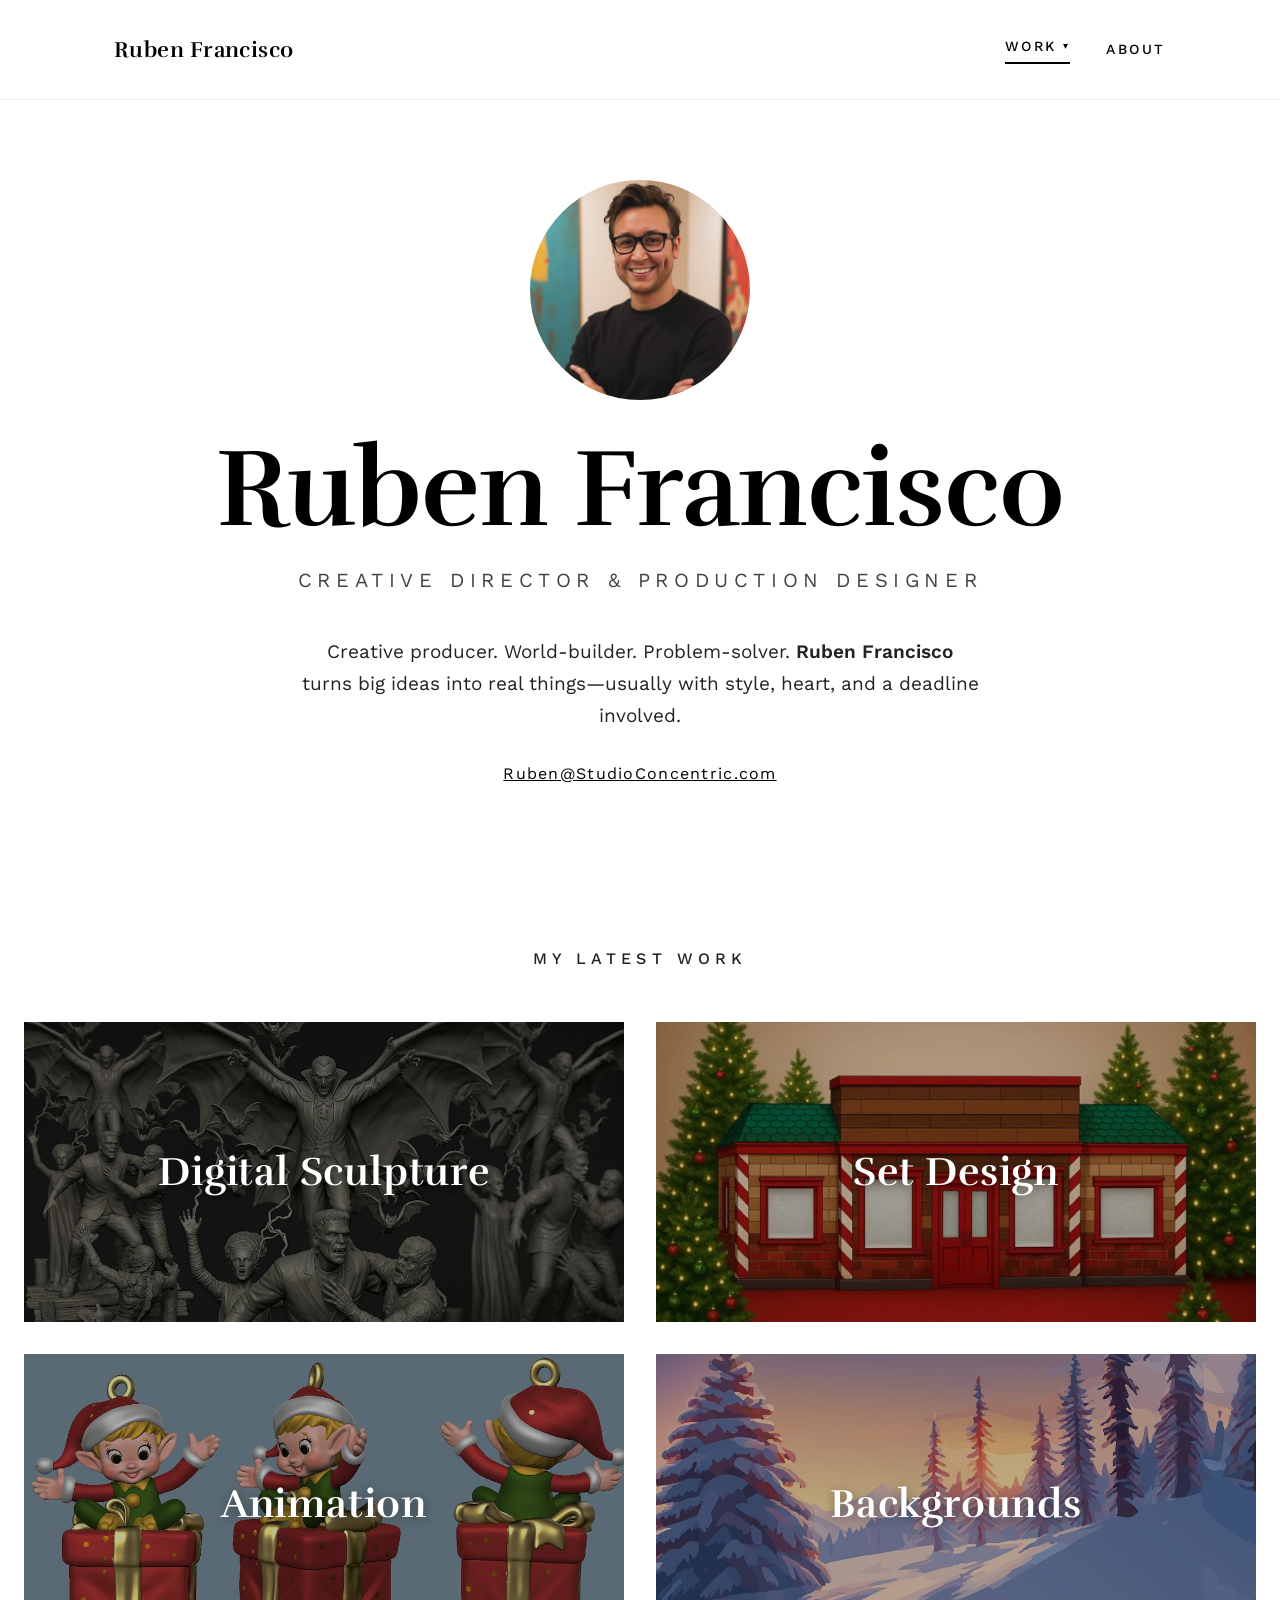
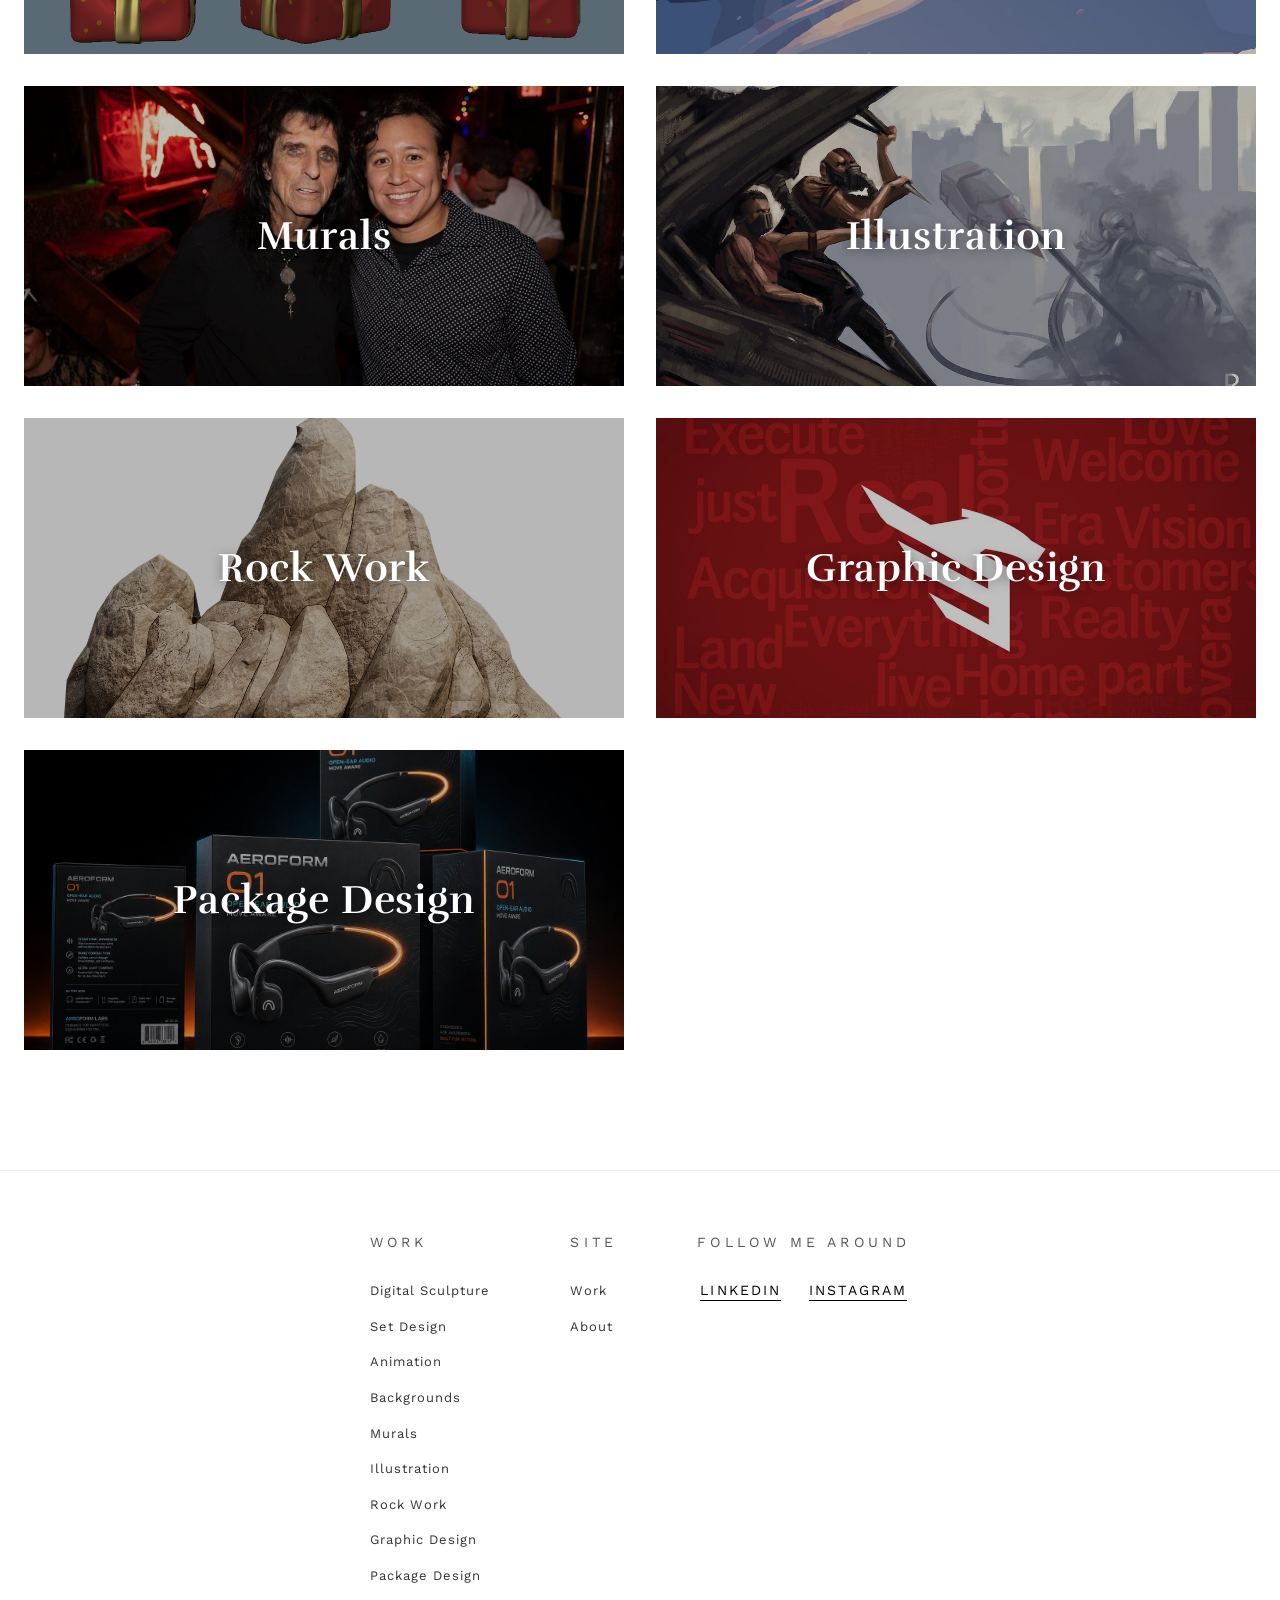
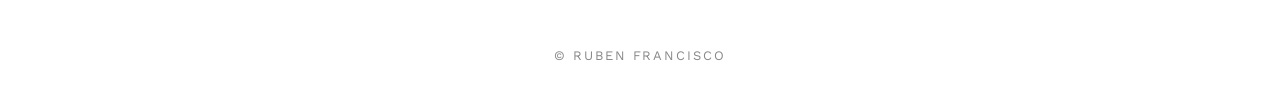
==== commit 60d235d7: "Update image references and fix URL consistency Point 51 image references in these 7 pages at the ne" ====
--- a/index.html
+++ b/index.html
@@ -99,7 +99,7 @@
 
 <header class="site-header">
   <div class="wrap">
-    <a href="index.html" class="brand">Ruben Francisco</a>
+    <a href="/" class="brand">Ruben Francisco</a>
     <nav class="nav">
       <details class="nav-dropdown active">
         <summary>Work</summary>
@@ -138,19 +138,19 @@
     <h2 class="section-heading">My Latest Work</h2>
     <div class="work-grid">
       <a class="work-card" href="concept-art.html">
-        <img src="images/352e1c49232a2354.png" alt="Digital Sculpture">
+        <img src="images/352e1c49232a2354.jpg" alt="Digital Sculpture">
         <span class="label">Digital Sculpture</span>
       </a>
       <a class="work-card" href="set-design.html">
-        <img src="images/054a0321415cebfa.png" alt="Set Design">
+        <img src="images/054a0321415cebfa.jpg" alt="Set Design">
         <span class="label">Set Design</span>
       </a>
       <a class="work-card" href="animation.html">
-        <img src="images/bac4b272e82b0256.png" alt="Animation">
+        <img src="images/bac4b272e82b0256.jpg" alt="Animation">
         <span class="label">Animation</span>
       </a>
       <a class="work-card" href="advertising.html">
-        <img src="images/d7a421bbfb8300c9.png" alt="Backgrounds">
+        <img src="images/d7a421bbfb8300c9.jpg" alt="Backgrounds">
         <span class="label">Backgrounds</span>
       </a>
       <a class="work-card" href="murals.html">
@@ -197,7 +197,7 @@
       <div class="footer-col">
         <p class="footer-heading">Site</p>
         <ul class="footer-list">
-          <li><a href="index.html">Work</a></li>
+          <li><a href="/">Work</a></li>
           <li><a href="about.html">About</a></li>
         </ul>
       </div>
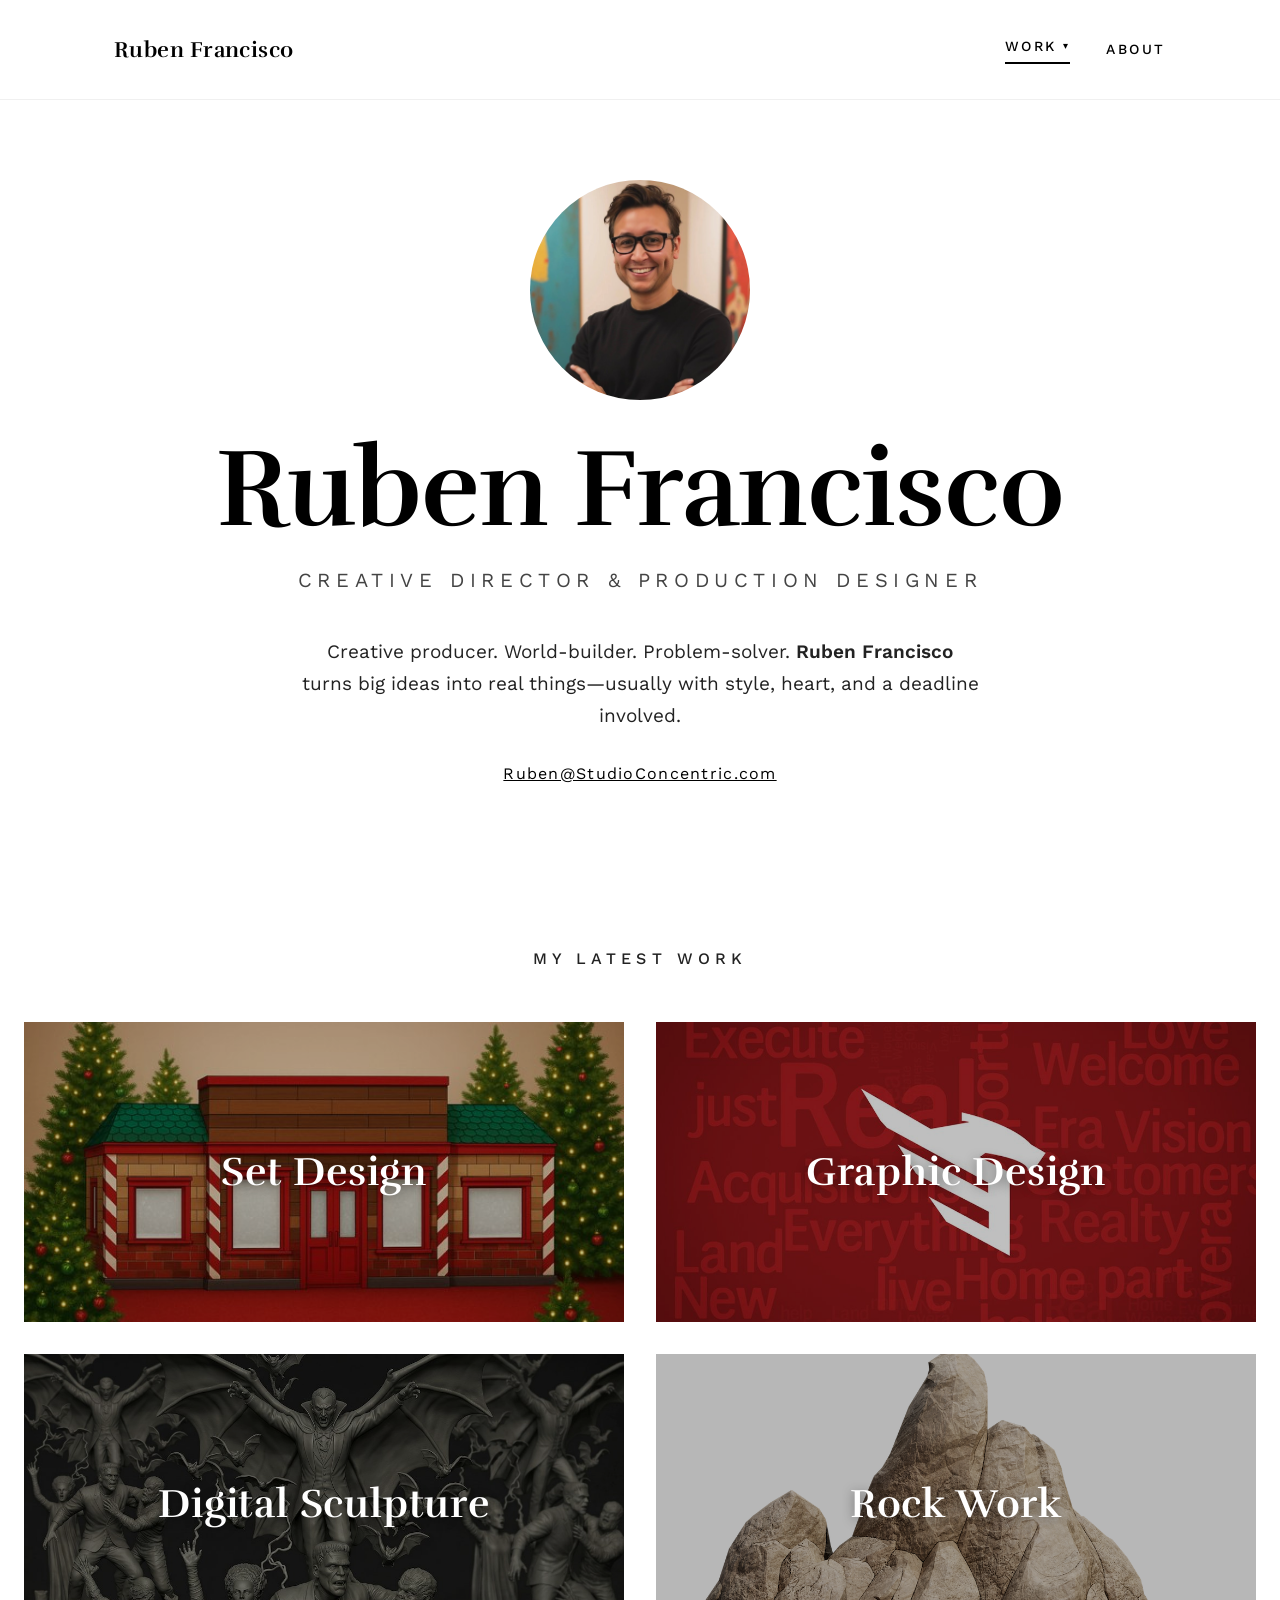
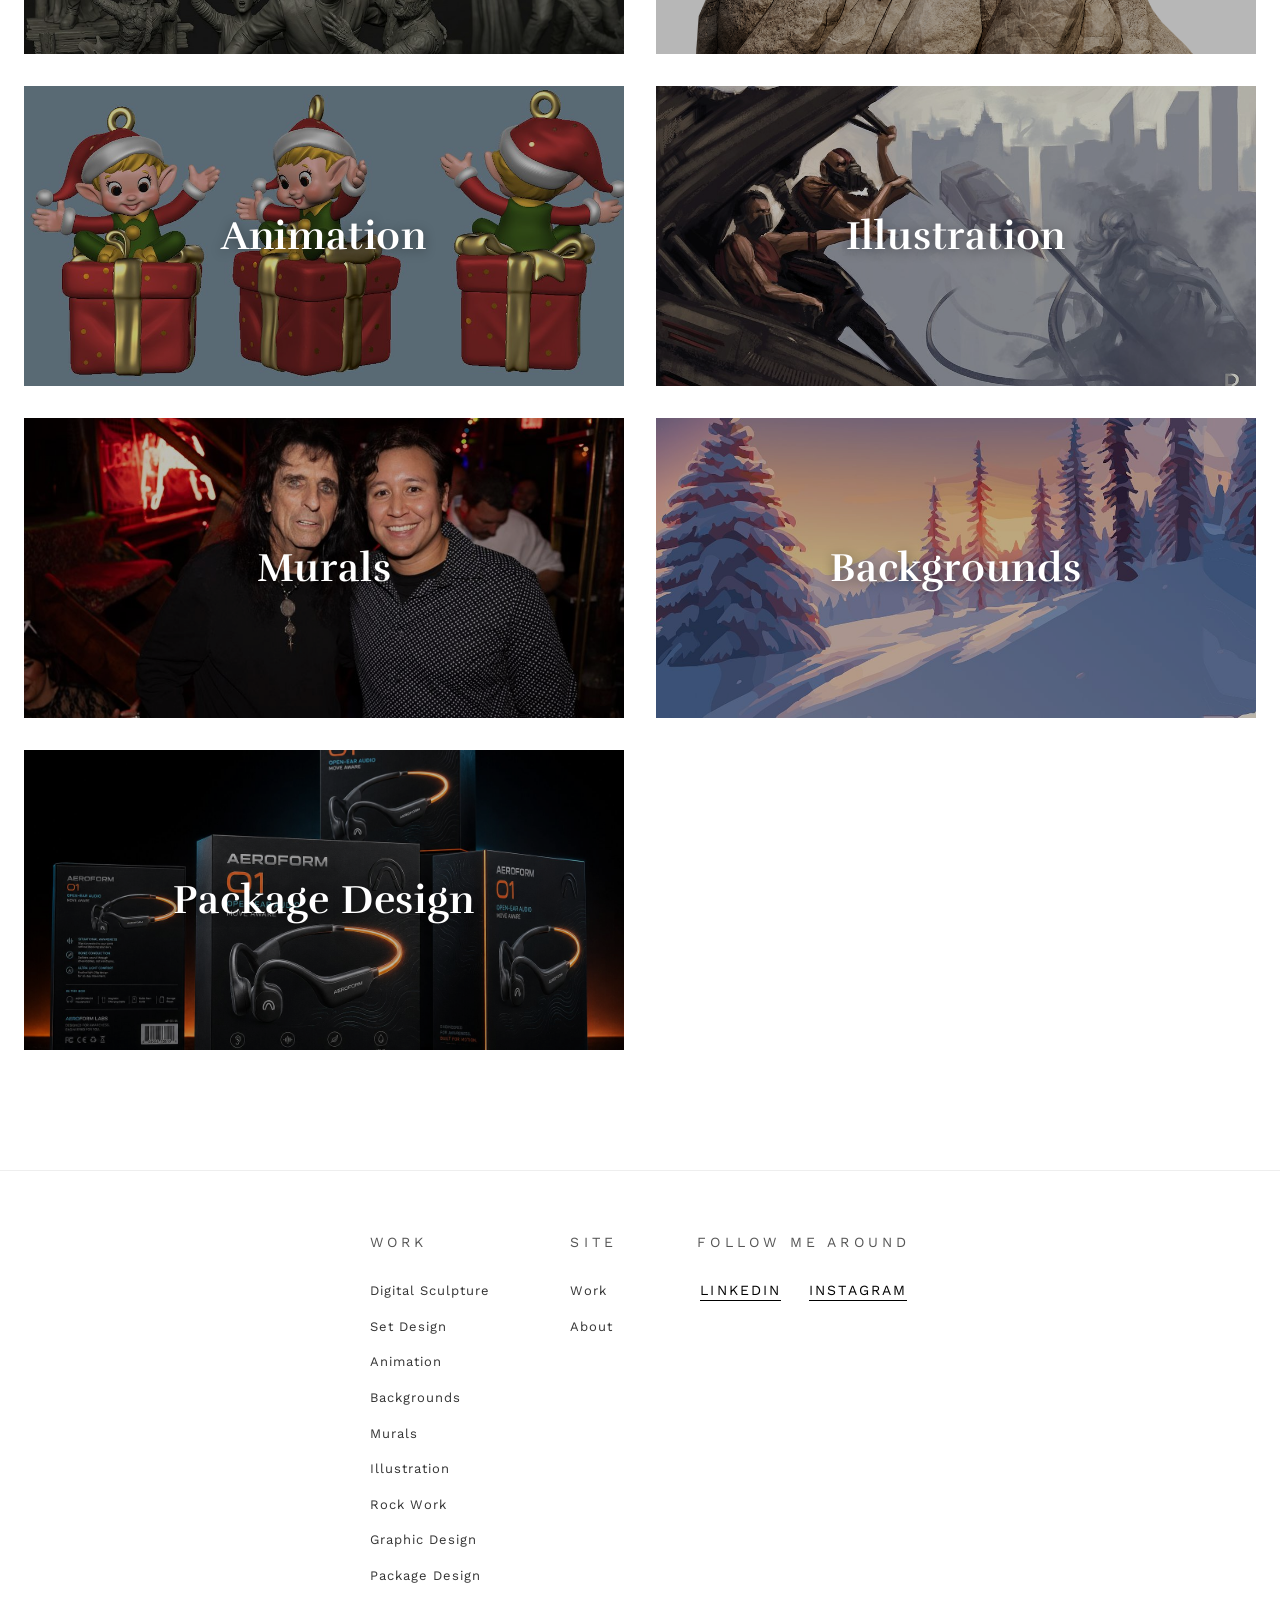
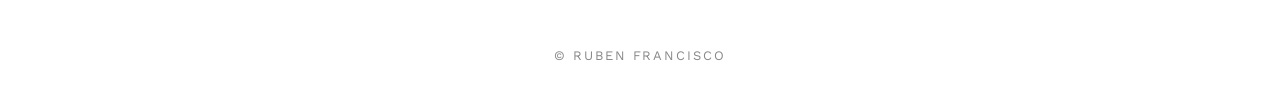
==== commit 0cb439e5: "Reorder homepage portfolio grid by engagement Reorders the "My Latest Work" grid on the homepage usi" ====
--- a/index.html
+++ b/index.html
@@ -137,37 +137,37 @@
   <section class="wrap-wide">
     <h2 class="section-heading">My Latest Work</h2>
     <div class="work-grid">
+      <a class="work-card" href="set-design.html">
+        <img src="images/054a0321415cebfa.jpg" alt="Set Design">
+        <span class="label">Set Design</span>
+      </a>
+      <a class="work-card" href="graphic-design.html">
+        <img src="images/32d40be0b96158e1.jpg" alt="Graphic Design">
+        <span class="label">Graphic Design</span>
+      </a>
       <a class="work-card" href="concept-art.html">
         <img src="images/352e1c49232a2354.jpg" alt="Digital Sculpture">
         <span class="label">Digital Sculpture</span>
       </a>
-      <a class="work-card" href="set-design.html">
-        <img src="images/054a0321415cebfa.jpg" alt="Set Design">
-        <span class="label">Set Design</span>
+      <a class="work-card" href="rock-work.html">
+        <img src="images/6ae38a718e1df13c.png" alt="Rock Work">
+        <span class="label">Rock Work</span>
       </a>
       <a class="work-card" href="animation.html">
         <img src="images/bac4b272e82b0256.jpg" alt="Animation">
         <span class="label">Animation</span>
       </a>
+      <a class="work-card" href="illustration.html">
+        <img src="images/91a73b902469e878.jpg" alt="Illustration">
+        <span class="label">Illustration</span>
+      </a>
+      <a class="work-card" href="murals.html">
+        <img src="images/8a4b67fad74d30a1.jpg" alt="Murals">
+        <span class="label">Murals</span>
+      </a>
       <a class="work-card" href="advertising.html">
         <img src="images/d7a421bbfb8300c9.jpg" alt="Backgrounds">
         <span class="label">Backgrounds</span>
-      </a>
-      <a class="work-card" href="murals.html">
-        <img src="images/8a4b67fad74d30a1.jpg" alt="Murals">
-        <span class="label">Murals</span>
-      </a>
-      <a class="work-card" href="illustration.html">
-        <img src="images/91a73b902469e878.jpg" alt="Illustration">
-        <span class="label">Illustration</span>
-      </a>
-      <a class="work-card" href="rock-work.html">
-        <img src="images/6ae38a718e1df13c.png" alt="Rock Work">
-        <span class="label">Rock Work</span>
-      </a>
-      <a class="work-card" href="graphic-design.html">
-        <img src="images/32d40be0b96158e1.jpg" alt="Graphic Design">
-        <span class="label">Graphic Design</span>
       </a>
       <a class="work-card" href="package-design.html">
         <img src="images/62f077490b8e3636.jpg" alt="Package Design">
